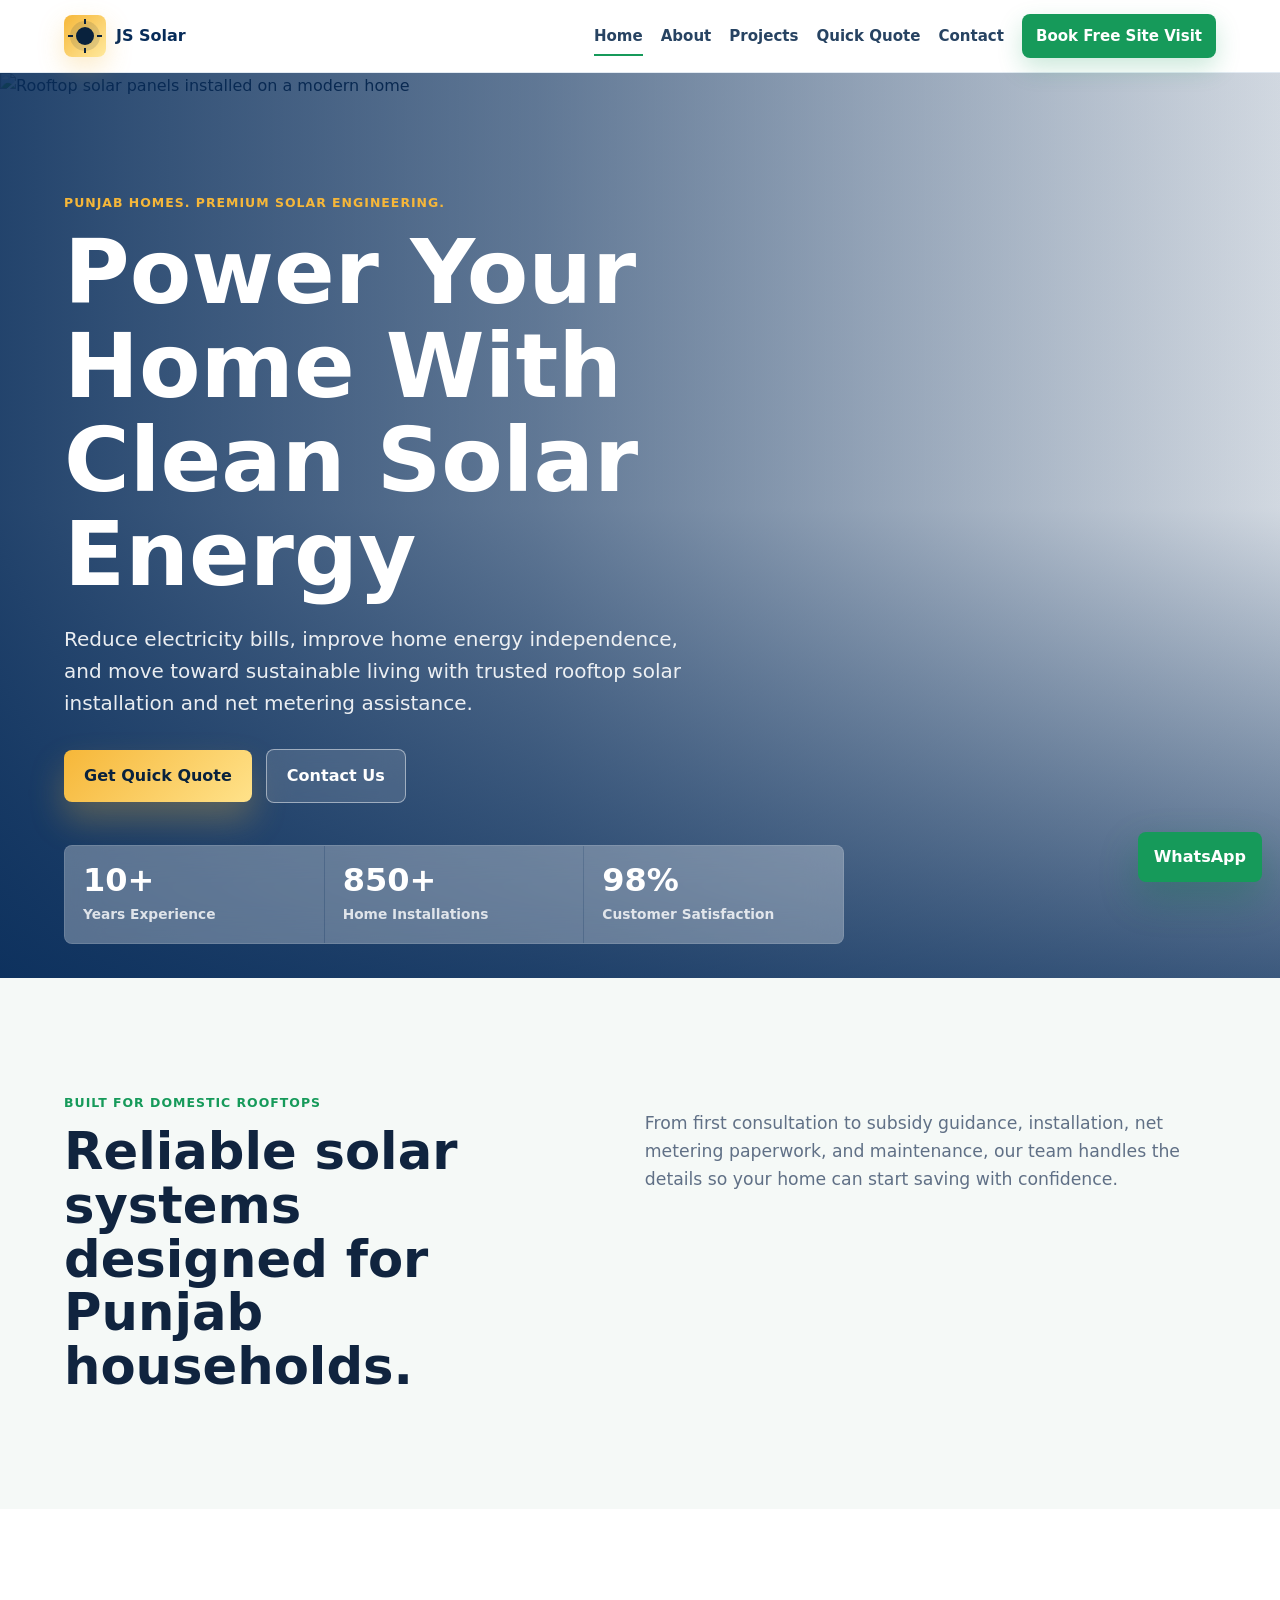
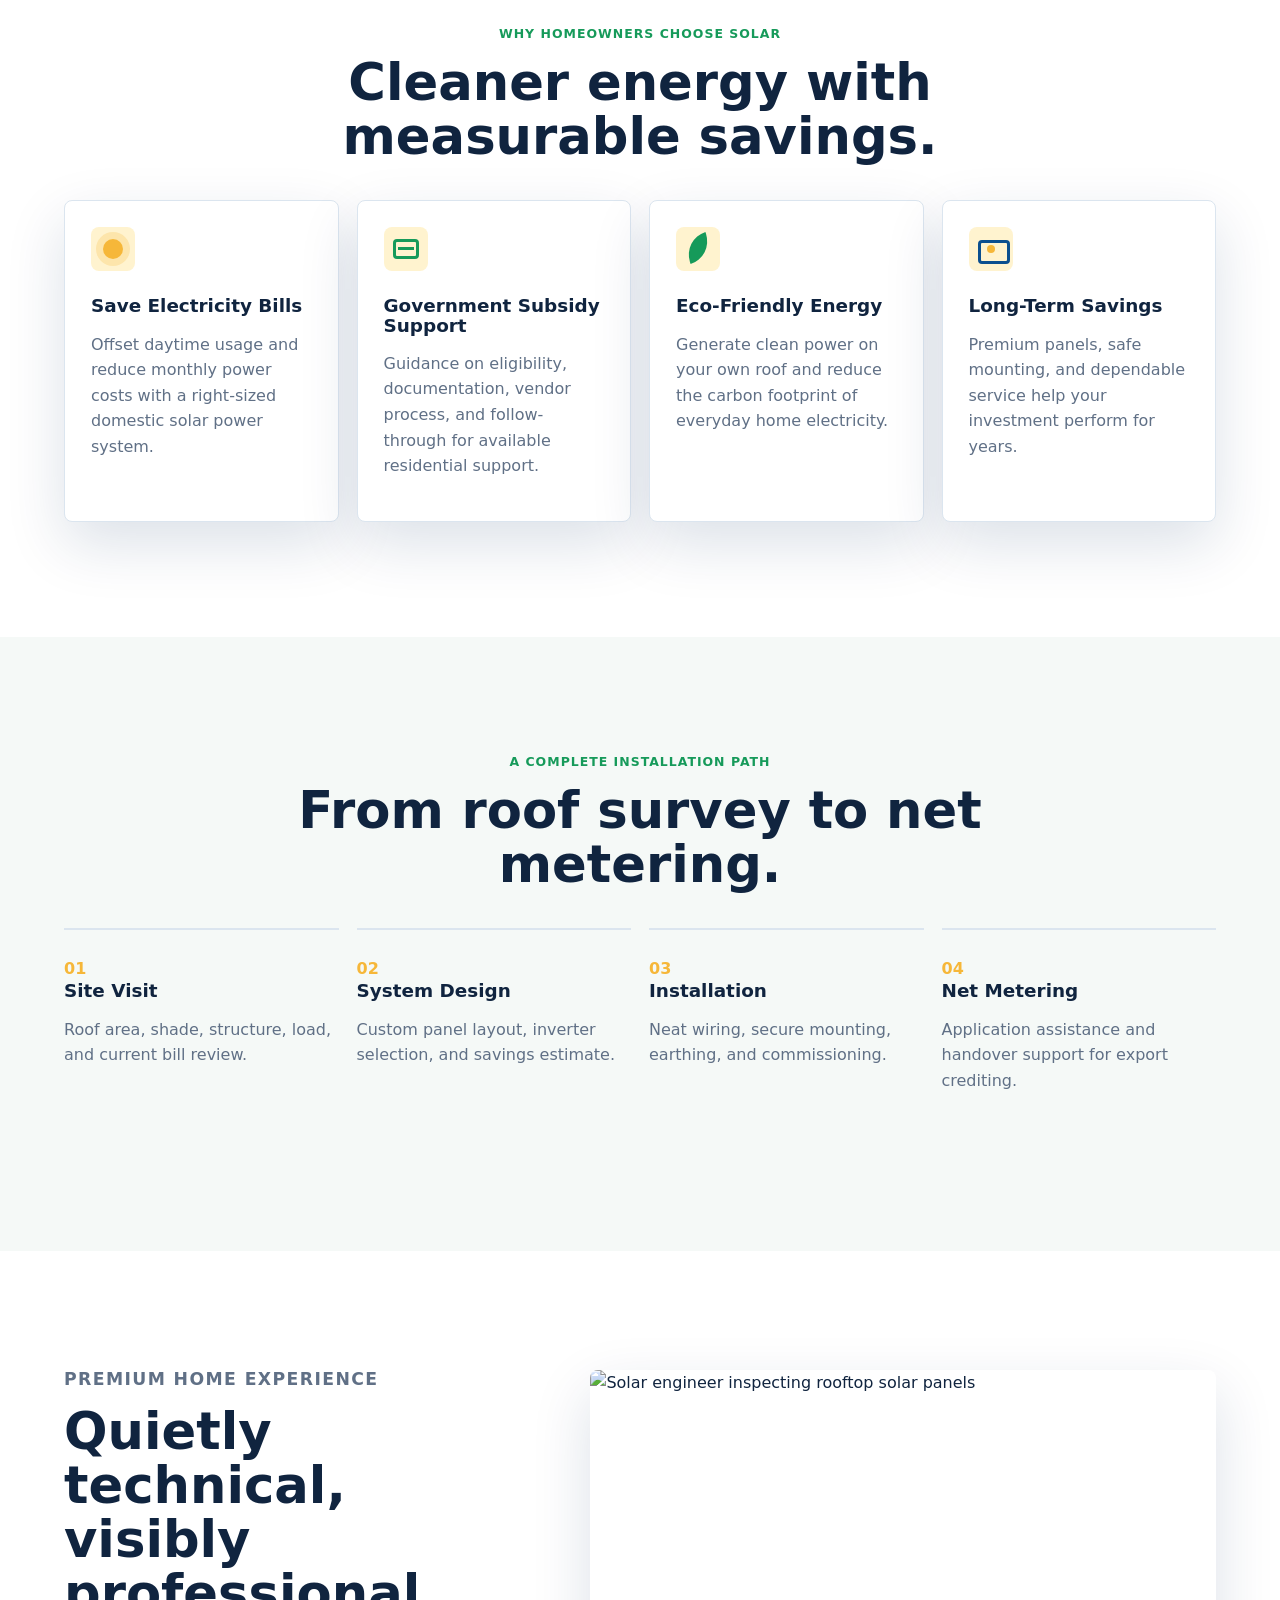
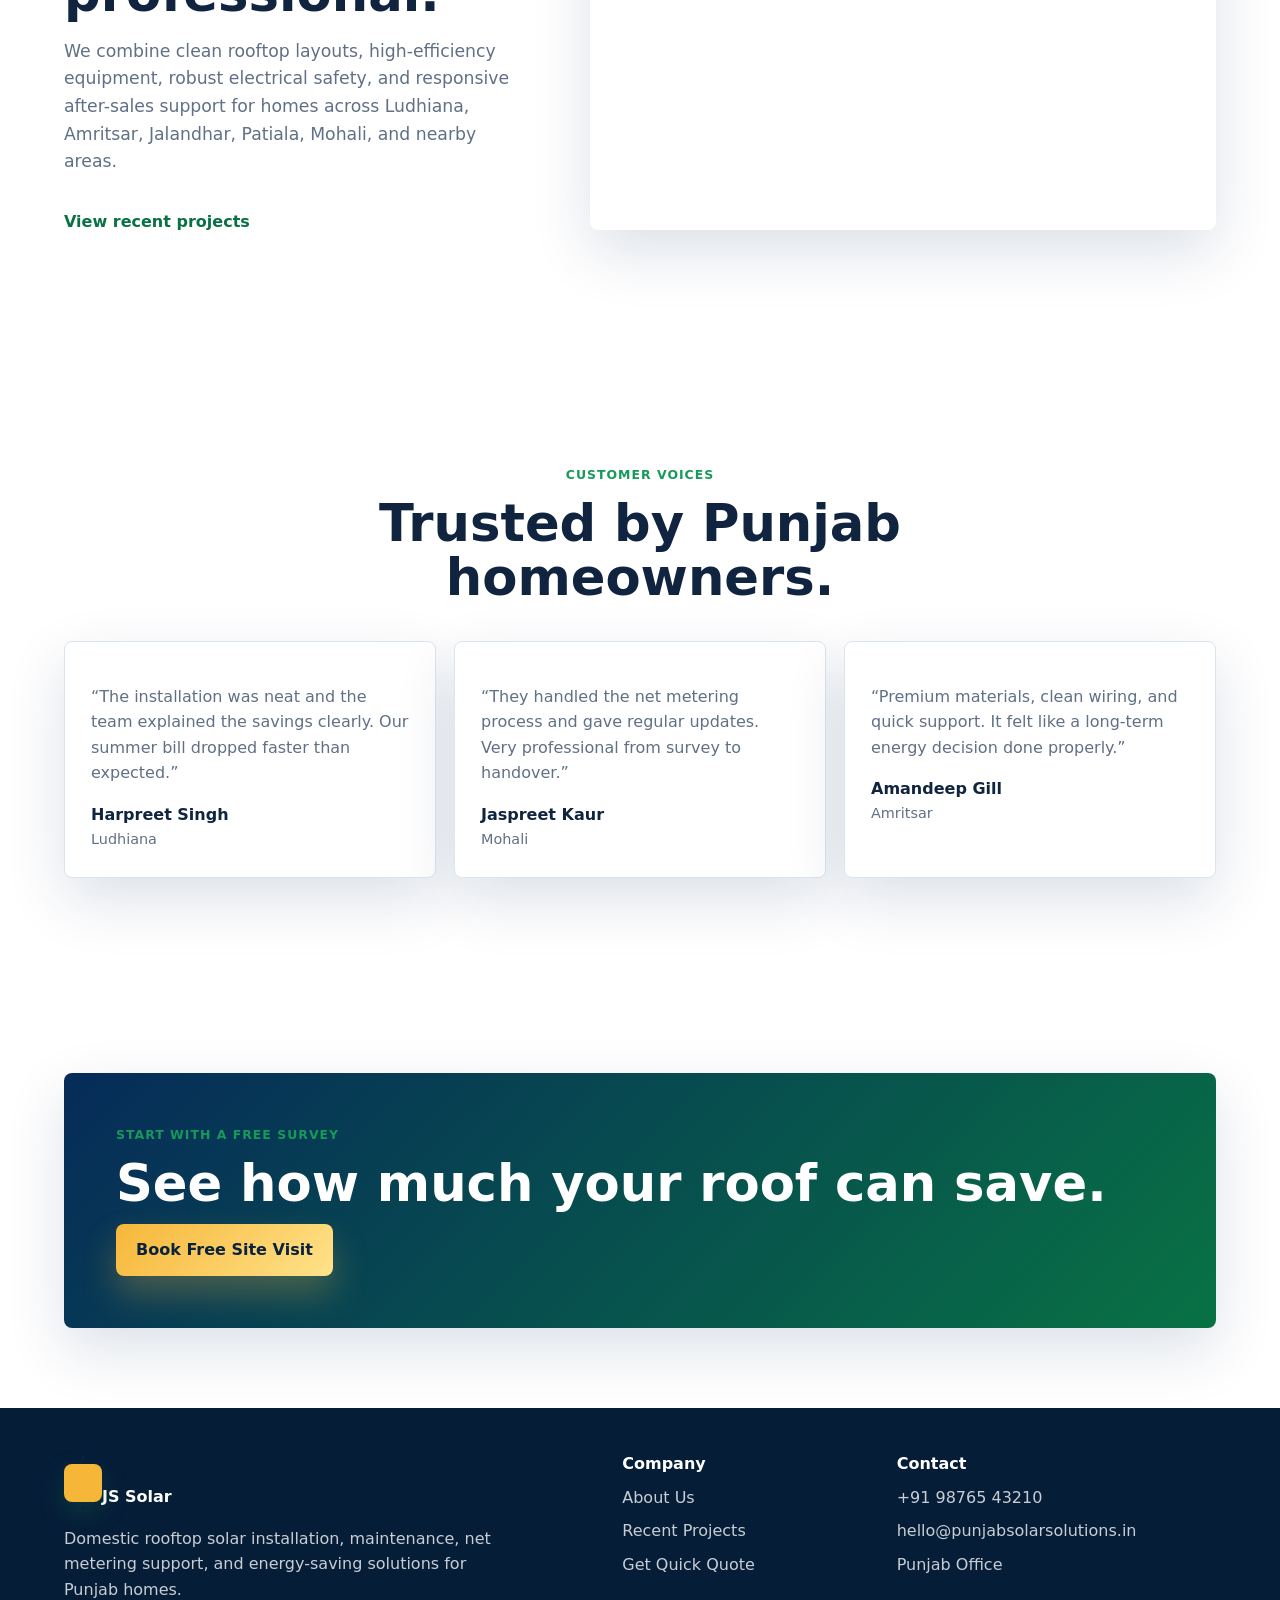
==== index.html @ f109cc07 "Add JS Solar website" ====
<!doctype html>
<html lang="en">
  <head>
    <meta charset="utf-8">
    <meta name="viewport" content="width=device-width, initial-scale=1">
    <title>JS Solar | Domestic Rooftop Solar in Punjab</title>
    <meta name="description" content="Premium domestic rooftop solar installations, net metering support, and home energy-saving solutions for Punjab households.">
    <link rel="preconnect" href="https://images.unsplash.com">
    <link rel="stylesheet" href="styles.css">
  </head>
  <body>
    <header class="site-header">
      <div class="brand">
        <button class="theme-logo" type="button" aria-label="Switch to dark mode" title="Toggle dark mode">
          <span class="logo-icon" aria-hidden="true"></span>
        </button>
        <a class="brand-name" href="index.html" aria-label="JS Solar home">JS Solar</a>
      </div>
      <button class="nav-toggle" aria-expanded="false" aria-controls="site-nav">
        <span></span><span></span><span></span>
      </button>
      <nav id="site-nav" class="site-nav">
        <a href="index.html" class="active">Home</a>
        <a href="about.html">About</a>
        <a href="projects.html">Projects</a>
        <a href="quote.html">Quick Quote</a>
        <a href="contact.html">Contact</a>
        <a class="nav-cta" href="quote.html">Book Free Site Visit</a>
      </nav>
    </header>

    <main>
      <section class="hero">
        <picture>
          <source media="(max-width: 720px)" srcset="https://images.unsplash.com/photo-1711214622639-42bb82a167e8?auto=format&fit=crop&w=900&q=78">
          <img src="https://images.unsplash.com/photo-1711214622639-42bb82a167e8?auto=format&fit=crop&w=2200&q=82" alt="Rooftop solar panels installed on a modern home">
        </picture>
        <div class="hero-overlay"></div>
        <div class="hero-content reveal">
          <p class="eyebrow">Punjab homes. Premium solar engineering.</p>
          <h1>Power Your Home With Clean Solar Energy</h1>
          <p class="hero-copy">Reduce electricity bills, improve home energy independence, and move toward sustainable living with trusted rooftop solar installation and net metering assistance.</p>
          <div class="hero-actions">
            <a class="btn btn-primary" href="quote.html">Get Quick Quote</a>
            <a class="btn btn-secondary" href="contact.html">Contact Us</a>
          </div>
        </div>
        <div class="hero-metrics reveal">
          <article><strong>10+</strong><span>Years Experience</span></article>
          <article><strong>850+</strong><span>Home Installations</span></article>
          <article><strong>98%</strong><span>Customer Satisfaction</span></article>
        </div>
      </section>

      <section class="section intro-band">
        <div class="section-grid two-col">
          <div class="reveal">
            <p class="eyebrow">Built for domestic rooftops</p>
            <h2>Reliable solar systems designed for Punjab households.</h2>
          </div>
          <p class="lead reveal">From first consultation to subsidy guidance, installation, net metering paperwork, and maintenance, our team handles the details so your home can start saving with confidence.</p>
        </div>
      </section>

      <section class="section benefits">
        <div class="section-heading reveal">
          <p class="eyebrow">Why homeowners choose solar</p>
          <h2>Cleaner energy with measurable savings.</h2>
        </div>
        <div class="benefit-grid">
          <article class="feature-card reveal">
            <span class="icon sun-icon"></span>
            <h3>Save Electricity Bills</h3>
            <p>Offset daytime usage and reduce monthly power costs with a right-sized domestic solar power system.</p>
          </article>
          <article class="feature-card reveal">
            <span class="icon subsidy-icon"></span>
            <h3>Government Subsidy Support</h3>
            <p>Guidance on eligibility, documentation, vendor process, and follow-through for available residential support.</p>
          </article>
          <article class="feature-card reveal">
            <span class="icon leaf-icon"></span>
            <h3>Eco-Friendly Energy</h3>
            <p>Generate clean power on your own roof and reduce the carbon footprint of everyday home electricity.</p>
          </article>
          <article class="feature-card reveal">
            <span class="icon savings-icon"></span>
            <h3>Long-Term Savings</h3>
            <p>Premium panels, safe mounting, and dependable service help your investment perform for years.</p>
          </article>
        </div>
      </section>

      <section class="section process-band">
        <div class="section-heading reveal">
          <p class="eyebrow">A complete installation path</p>
          <h2>From roof survey to net metering.</h2>
        </div>
        <div class="process">
          <article class="reveal"><span>01</span><h3>Site Visit</h3><p>Roof area, shade, structure, load, and current bill review.</p></article>
          <article class="reveal"><span>02</span><h3>System Design</h3><p>Custom panel layout, inverter selection, and savings estimate.</p></article>
          <article class="reveal"><span>03</span><h3>Installation</h3><p>Neat wiring, secure mounting, earthing, and commissioning.</p></article>
          <article class="reveal"><span>04</span><h3>Net Metering</h3><p>Application assistance and handover support for export crediting.</p></article>
        </div>
      </section>

      <section class="section split-showcase">
        <div class="showcase-copy reveal">
          <p class="eyebrow">Premium home experience</p>
          <h2>Quietly technical, visibly professional.</h2>
          <p>We combine clean rooftop layouts, high-efficiency equipment, robust electrical safety, and responsive after-sales support for homes across Ludhiana, Amritsar, Jalandhar, Patiala, Mohali, and nearby areas.</p>
          <a class="text-link" href="projects.html">View recent projects</a>
        </div>
        <img class="showcase-image reveal" src="https://images.unsplash.com/photo-1497440001374-f26997328c1b?auto=format&fit=crop&w=1400&q=80" alt="Solar engineer inspecting rooftop solar panels">
      </section>

      <section class="section testimonials">
        <div class="section-heading reveal">
          <p class="eyebrow">Customer voices</p>
          <h2>Trusted by Punjab homeowners.</h2>
        </div>
        <div class="testimonial-grid">
          <article class="testimonial reveal">
            <p>“The installation was neat and the team explained the savings clearly. Our summer bill dropped faster than expected.”</p>
            <strong>Harpreet Singh</strong><span>Ludhiana</span>
          </article>
          <article class="testimonial reveal">
            <p>“They handled the net metering process and gave regular updates. Very professional from survey to handover.”</p>
            <strong>Jaspreet Kaur</strong><span>Mohali</span>
          </article>
          <article class="testimonial reveal">
            <p>“Premium materials, clean wiring, and quick support. It felt like a long-term energy decision done properly.”</p>
            <strong>Amandeep Gill</strong><span>Amritsar</span>
          </article>
        </div>
      </section>

      <section class="cta-band reveal">
        <div>
          <p class="eyebrow">Start with a free survey</p>
          <h2>See how much your roof can save.</h2>
        </div>
        <a class="btn btn-primary" href="quote.html">Book Free Site Visit</a>
      </section>
    </main>

    <footer class="site-footer">
      <div>
        <a class="brand footer-brand" href="index.html"><span class="brand-mark brand-sun"></span><span>JS Solar</span></a>
        <p>Domestic rooftop solar installation, maintenance, net metering support, and energy-saving solutions for Punjab homes.</p>
      </div>
      <div>
        <h3>Company</h3>
        <a href="about.html">About Us</a>
        <a href="projects.html">Recent Projects</a>
        <a href="quote.html">Get Quick Quote</a>
      </div>
      <div>
        <h3>Contact</h3>
        <a href="tel:+919876543210">+91 98765 43210</a>
        <a href="mailto:hello@punjabsolarsolutions.in">hello@punjabsolarsolutions.in</a>
        <a href="contact.html">Punjab Office</a>
      </div>
    </footer>

    <a class="float-whatsapp" href="https://wa.me/919876543210?text=I%20want%20a%20free%20solar%20site%20visit" aria-label="Chat on WhatsApp">WhatsApp</a>
    <script src="script.js"></script>
  </body>
</html>
---- styles.css ----
:root {
  --blue: #062b59;
  --blue-2: #0b4f8f;
  --green: #169a5a;
  --green-dark: #087244;
  --gold: #f6b739;
  --gold-soft: #fff3cf;
  --ink: #10243f;
  --muted: #607086;
  --line: #dbe5ef;
  --surface: #ffffff;
  --card: #ffffff;
  --control: #ffffff;
  --input: #fbfdff;
  --wash: #f5f9f7;
  --header-bg: rgba(255, 255, 255, 0.88);
  --header-border: rgba(219, 229, 239, 0.8);
  --nav-text: #274362;
  --footer-bg: #061d38;
  --shadow: 0 22px 60px rgba(6, 43, 89, 0.14);
}

html[data-theme="dark"] {
  color-scheme: dark;
  --blue: #8cc8ff;
  --blue-2: #55a9f5;
  --green: #34d081;
  --green-dark: #19a965;
  --gold: #ffd166;
  --gold-soft: rgba(255, 209, 102, 0.16);
  --ink: #eef6ff;
  --muted: #a8b7c9;
  --line: #243b55;
  --surface: #07111f;
  --card: #0f2136;
  --control: #11263d;
  --input: #0b1a2c;
  --wash: #0b192a;
  --header-bg: rgba(7, 17, 31, 0.9);
  --header-border: rgba(80, 118, 157, 0.32);
  --nav-text: #dbeafe;
  --footer-bg: #030a13;
  --shadow: 0 22px 60px rgba(0, 0, 0, 0.38);
}

* { box-sizing: border-box; }
html { scroll-behavior: smooth; }
body {
  margin: 0;
  font-family: Inter, ui-sans-serif, system-ui, -apple-system, BlinkMacSystemFont, "Segoe UI", sans-serif;
  color: var(--ink);
  background: var(--surface);
  line-height: 1.6;
  transition: background 0.28s ease, color 0.28s ease;
}
img { max-width: 100%; display: block; }
a { color: inherit; text-decoration: none; }
button, input, select, textarea { font: inherit; }

.site-header {
  position: sticky;
  top: 0;
  z-index: 30;
  display: flex;
  align-items: center;
  justify-content: space-between;
  gap: 22px;
  padding: 14px clamp(18px, 5vw, 70px);
  background: var(--header-bg);
  border-bottom: 1px solid var(--header-border);
  backdrop-filter: blur(18px);
}
.brand {
  display: inline-flex;
  align-items: center;
  gap: 10px;
  font-weight: 800;
  color: var(--blue);
  letter-spacing: 0;
}
.brand-name { color: var(--blue); }
.theme-logo {
  position: relative;
  display: inline-grid;
  place-items: center;
  width: 42px;
  height: 42px;
  border: 0;
  border-radius: 8px;
  color: #09223d;
  background: linear-gradient(135deg, var(--gold), #ffe99d);
  box-shadow: 0 10px 26px rgba(246, 183, 57, 0.28);
  cursor: pointer;
  overflow: hidden;
  transition: transform 0.24s ease, background 0.24s ease, box-shadow 0.24s ease;
}
.theme-logo:hover { transform: translateY(-2px) rotate(6deg); }
.logo-icon,
.brand-sun {
  position: relative;
  display: inline-block;
  width: 18px;
  height: 18px;
  border-radius: 50%;
  background: currentColor;
  box-shadow: 0 0 0 6px rgba(9, 34, 61, 0.12);
}
.logo-icon::before,
.brand-sun::before {
  content: "";
  position: absolute;
  inset: -8px;
  background:
    linear-gradient(currentColor, currentColor) center top / 2px 5px no-repeat,
    linear-gradient(currentColor, currentColor) center bottom / 2px 5px no-repeat,
    linear-gradient(90deg, currentColor, currentColor) left center / 5px 2px no-repeat,
    linear-gradient(90deg, currentColor, currentColor) right center / 5px 2px no-repeat;
}
html[data-theme="dark"] .theme-logo {
  color: #eaf4ff;
  background: linear-gradient(135deg, #12355b, #07111f);
  box-shadow: 0 10px 26px rgba(140, 200, 255, 0.18);
}
html[data-theme="dark"] .logo-icon {
  background: transparent;
  box-shadow: inset -6px -3px 0 1px currentColor;
}
html[data-theme="dark"] .logo-icon::before { display: none; }
.brand-mark {
  display: inline-grid;
  place-items: center;
  width: 38px;
  height: 38px;
  border-radius: 8px;
  color: white;
  background: linear-gradient(135deg, var(--blue), var(--green));
  box-shadow: 0 10px 26px rgba(22, 154, 90, 0.22);
}
.brand-mark.brand-sun {
  color: #09223d;
  background: var(--gold);
}
.site-nav {
  display: flex;
  align-items: center;
  gap: 18px;
  font-size: 0.94rem;
  color: var(--nav-text);
}
.site-nav a { position: relative; font-weight: 700; }
.site-nav a:not(.nav-cta)::after {
  content: "";
  position: absolute;
  left: 0;
  right: 0;
  bottom: -8px;
  height: 2px;
  background: var(--green);
  transform: scaleX(0);
  transition: transform 0.24s ease;
}
.site-nav a:hover::after, .site-nav a.active::after { transform: scaleX(1); }
.nav-cta {
  padding: 10px 14px;
  border-radius: 8px;
  color: white;
  background: var(--green);
  box-shadow: 0 10px 24px rgba(22, 154, 90, 0.22);
}
.nav-cta:hover { background: var(--green-dark); }
.nav-toggle {
  display: none;
  width: 42px;
  height: 42px;
  border: 1px solid var(--line);
  border-radius: 8px;
  background: var(--control);
}
.nav-toggle span {
  display: block;
  width: 20px;
  height: 2px;
  margin: 5px auto;
  background: var(--blue);
}

.hero {
  position: relative;
  min-height: 88vh;
  display: grid;
  align-items: end;
  overflow: hidden;
  padding: 120px clamp(18px, 5vw, 70px) 34px;
}
.hero picture, .hero > picture img {
  position: absolute;
  inset: 0;
  width: 100%;
  height: 100%;
  object-fit: cover;
}
.hero-overlay {
  position: absolute;
  inset: 0;
  background:
    linear-gradient(90deg, rgba(6, 43, 89, 0.88) 0%, rgba(6, 43, 89, 0.62) 42%, rgba(6, 43, 89, 0.14) 100%),
    linear-gradient(0deg, rgba(6, 43, 89, 0.75), rgba(6, 43, 89, 0.05) 52%);
}
.hero-content {
  position: relative;
  max-width: 760px;
  color: white;
  padding-bottom: 42px;
}
.eyebrow {
  margin: 0 0 12px;
  color: var(--green);
  font-weight: 800;
  text-transform: uppercase;
  font-size: 0.78rem;
  letter-spacing: 0.08em;
}
.hero .eyebrow, .page-hero .eyebrow, .quote-copy .eyebrow, .contact-panel .eyebrow { color: var(--gold); }
h1, h2, h3, p { overflow-wrap: anywhere; }
h1, h2, h3 { margin: 0; line-height: 1.05; letter-spacing: 0; }
h1 { font-size: clamp(2.8rem, 7vw, 6.4rem); max-width: 850px; }
h2 { font-size: clamp(2rem, 4vw, 3.65rem); }
h3 { font-size: 1.15rem; }
.hero-copy {
  max-width: 640px;
  margin: 22px 0 0;
  color: rgba(255, 255, 255, 0.9);
  font-size: clamp(1rem, 2vw, 1.25rem);
}
.hero-actions, .cta-band { display: flex; align-items: center; gap: 14px; flex-wrap: wrap; }
.hero-actions { margin-top: 30px; }
.btn {
  display: inline-flex;
  align-items: center;
  justify-content: center;
  min-height: 48px;
  padding: 13px 20px;
  border: 0;
  border-radius: 8px;
  font-weight: 800;
  cursor: pointer;
  transition: transform 0.22s ease, box-shadow 0.22s ease, background 0.22s ease;
}
.btn:hover { transform: translateY(-2px); }
.btn-primary {
  color: #09223d;
  background: linear-gradient(135deg, var(--gold), #ffe28a);
  box-shadow: 0 18px 34px rgba(246, 183, 57, 0.28);
}
.btn-secondary {
  color: white;
  border: 1px solid rgba(255, 255, 255, 0.48);
  background: rgba(255, 255, 255, 0.13);
  backdrop-filter: blur(12px);
}
.full { width: 100%; }
.hero-metrics {
  position: relative;
  display: grid;
  grid-template-columns: repeat(3, minmax(0, 1fr));
  gap: 1px;
  width: min(780px, 100%);
  background: rgba(255, 255, 255, 0.2);
  border: 1px solid rgba(255, 255, 255, 0.22);
  border-radius: 8px;
  overflow: hidden;
  backdrop-filter: blur(18px);
}
.hero-metrics article {
  padding: 18px;
  color: white;
  background: rgba(255, 255, 255, 0.12);
}
.hero-metrics strong { display: block; font-size: 2rem; line-height: 1; }
.hero-metrics span { display: block; margin-top: 7px; color: rgba(255,255,255,0.8); font-weight: 700; font-size: 0.86rem; }

.section { padding: clamp(64px, 9vw, 118px) clamp(18px, 5vw, 70px); }
.section-grid { display: grid; gap: clamp(28px, 5vw, 72px); max-width: 1180px; margin: 0 auto; }
.two-col { grid-template-columns: minmax(0, 0.95fr) minmax(0, 1.05fr); align-items: start; }
.lead, .copy-block p, .showcase-copy p, .page-title p, .quote-copy p, .contact-panel p {
  color: var(--muted);
  font-size: 1.08rem;
}
.intro-band, .process-band, .service-area { background: var(--wash); }
.section-heading { max-width: 820px; margin: 0 auto 36px; text-align: center; }
.benefit-grid, .testimonial-grid {
  display: grid;
  grid-template-columns: repeat(4, minmax(0, 1fr));
  gap: 18px;
  max-width: 1180px;
  margin: 0 auto;
}
.feature-card, .testimonial, .mission-card, .contact-form, .quote-form {
  border: 1px solid var(--line);
  border-radius: 8px;
  background: var(--card);
  box-shadow: var(--shadow);
}
.feature-card {
  padding: 26px;
  transition: transform 0.24s ease, box-shadow 0.24s ease;
}
.feature-card:hover, .project-card:hover { transform: translateY(-5px); box-shadow: var(--shadow); }
.feature-card p, .testimonial p { color: var(--muted); }
.icon {
  display: inline-block;
  width: 44px;
  height: 44px;
  margin-bottom: 18px;
  border-radius: 8px;
  background: var(--gold-soft);
  position: relative;
}
.icon::before, .icon::after { content: ""; position: absolute; }
.sun-icon::before { inset: 12px; border-radius: 50%; background: var(--gold); box-shadow: 0 0 0 7px rgba(246,183,57,0.24); }
.subsidy-icon::before { inset: 12px 9px; border: 3px solid var(--green); border-radius: 4px; }
.subsidy-icon::after { width: 16px; height: 3px; background: var(--green); left: 14px; top: 20px; }
.leaf-icon::before { width: 24px; height: 26px; left: 10px; top: 8px; background: var(--green); border-radius: 26px 0 26px 0; transform: rotate(-18deg); }
.savings-icon::before { width: 26px; height: 18px; left: 9px; top: 13px; border: 3px solid var(--blue-2); border-radius: 4px; }
.savings-icon::after { width: 8px; height: 8px; left: 18px; top: 18px; border-radius: 50%; background: var(--gold); }
.process {
  display: grid;
  grid-template-columns: repeat(4, minmax(0, 1fr));
  gap: 18px;
  max-width: 1180px;
  margin: 0 auto;
}
.process article { padding: 26px 0; border-top: 2px solid var(--line); }
.process span { color: var(--gold); font-weight: 900; }
.process p { color: var(--muted); }
.split-showcase {
  display: grid;
  grid-template-columns: minmax(0, 0.85fr) minmax(0, 1.15fr);
  align-items: center;
  gap: clamp(28px, 5vw, 72px);
  max-width: 1280px;
  margin: 0 auto;
}
.split-showcase.reverse { grid-template-columns: minmax(0, 1.05fr) minmax(0, 0.95fr); }
.showcase-image {
  width: 100%;
  min-height: 460px;
  object-fit: cover;
  border-radius: 8px;
  box-shadow: var(--shadow);
}
.text-link { display: inline-flex; margin-top: 16px; color: var(--green-dark); font-weight: 900; }
.testimonial-grid { grid-template-columns: repeat(3, minmax(0, 1fr)); }
.testimonial { padding: 26px; }
.testimonial strong, .testimonial span { display: block; }
.testimonial span { color: var(--muted); font-size: 0.9rem; }
.cta-band {
  margin: clamp(34px, 7vw, 80px) clamp(18px, 5vw, 70px);
  padding: clamp(28px, 5vw, 52px);
  justify-content: space-between;
  border-radius: 8px;
  color: white;
  background: linear-gradient(135deg, var(--blue), var(--green-dark));
  box-shadow: var(--shadow);
}
.cta-band h2 { font-size: clamp(1.8rem, 4vw, 3.2rem); }

.page-hero {
  position: relative;
  min-height: 62vh;
  display: flex;
  align-items: end;
  padding: 130px clamp(18px, 5vw, 70px) 70px;
  overflow: hidden;
}
.page-hero img {
  position: absolute;
  inset: 0;
  width: 100%;
  height: 100%;
  object-fit: cover;
}
.page-hero::after {
  content: "";
  position: absolute;
  inset: 0;
  background: linear-gradient(90deg, rgba(6,43,89,0.86), rgba(6,43,89,0.32));
}
.page-hero-content {
  position: relative;
  z-index: 1;
  max-width: 880px;
  color: white;
}
.page-hero-content p { max-width: 660px; color: rgba(255,255,255,0.84); }
.mission {
  display: grid;
  grid-template-columns: repeat(2, minmax(0, 1fr));
  gap: 20px;
  max-width: 1180px;
  margin: 0 auto;
}
.mission-card { padding: 34px; }
.mission-card p { color: var(--muted); font-size: 1.08rem; }
.check-list { padding: 0; margin: 22px 0 0; list-style: none; }
.check-list li {
  padding: 12px 0 12px 34px;
  border-bottom: 1px solid var(--line);
  color: var(--muted);
  position: relative;
}
.check-list li::before {
  content: "";
  position: absolute;
  left: 0;
  top: 18px;
  width: 18px;
  height: 18px;
  border-radius: 50%;
  background: var(--green);
}
.check-list li::after {
  content: "";
  position: absolute;
  left: 6px;
  top: 22px;
  width: 5px;
  height: 9px;
  border: solid white;
  border-width: 0 2px 2px 0;
  transform: rotate(45deg);
}
.city-grid {
  display: grid;
  grid-template-columns: repeat(4, minmax(0, 1fr));
  gap: 12px;
  max-width: 900px;
  margin: 0 auto;
}
.city-grid span {
  padding: 16px;
  text-align: center;
  border: 1px solid var(--line);
  border-radius: 8px;
  background: var(--card);
  font-weight: 800;
  color: var(--blue);
}

.page-title {
  max-width: 980px;
  padding: 120px clamp(18px, 5vw, 70px) 22px;
}
.page-title h1 { color: var(--blue); font-size: clamp(2.5rem, 6vw, 5rem); }
.project-grid {
  display: grid;
  grid-template-columns: repeat(3, minmax(0, 1fr));
  gap: 22px;
}
.project-card {
  overflow: hidden;
  border: 1px solid var(--line);
  border-radius: 8px;
  background: var(--card);
  box-shadow: var(--shadow);
  transition: transform 0.24s ease, box-shadow 0.24s ease;
}
.project-card > div:last-child { padding: 22px; }
.project-card span { color: var(--green-dark); font-weight: 900; }
.project-card h2 { margin-top: 6px; font-size: 1.35rem; }
.project-card p { color: var(--muted); margin-bottom: 0; }
.before-after {
  display: grid;
  grid-template-columns: 1fr 1fr;
  gap: 2px;
  background: var(--line);
}
.before-after img { height: 230px; width: 100%; object-fit: cover; }

.quote-hero, .contact-layout {
  display: grid;
  grid-template-columns: minmax(0, 0.85fr) minmax(0, 1.15fr);
  gap: clamp(26px, 5vw, 70px);
  min-height: calc(100vh - 70px);
  padding: clamp(96px, 12vw, 140px) clamp(18px, 5vw, 70px) clamp(60px, 7vw, 90px);
  align-items: center;
  background:
    linear-gradient(135deg, rgba(6,43,89,0.92), rgba(8,114,68,0.82)),
    url("https://images.unsplash.com/photo-1508514177221-188b1cf16e9d?auto=format&fit=crop&w=1900&q=80") center/cover;
}
.quote-copy, .contact-panel { color: white; }
.quote-copy h1, .contact-panel h1 { font-size: clamp(2.4rem, 5vw, 5rem); }
.quote-copy p, .contact-panel p { color: rgba(255,255,255,0.84); }
.mini-proof {
  display: flex;
  gap: 10px;
  flex-wrap: wrap;
  margin-top: 24px;
}
.mini-proof span {
  padding: 9px 12px;
  border: 1px solid rgba(255,255,255,0.24);
  border-radius: 8px;
  background: rgba(255,255,255,0.12);
  font-weight: 800;
  font-size: 0.9rem;
}
.quote-form, .contact-form { padding: clamp(20px, 4vw, 34px); }
.form-row { display: grid; grid-template-columns: 1fr 1fr; gap: 16px; }
label {
  display: grid;
  gap: 8px;
  margin-bottom: 16px;
  color: var(--ink);
  font-weight: 800;
}
input, select, textarea {
  width: 100%;
  border: 1px solid var(--line);
  border-radius: 8px;
  padding: 13px 14px;
  color: var(--ink);
  background: var(--input);
  outline: none;
  transition: border 0.2s ease, box-shadow 0.2s ease;
}
input:focus, select:focus, textarea:focus {
  border-color: var(--green);
  box-shadow: 0 0 0 4px rgba(22,154,90,0.12);
}
.estimate-box {
  margin: 6px 0 18px;
  padding: 18px;
  border: 1px solid rgba(22,154,90,0.24);
  border-radius: 8px;
  background: var(--wash);
}
.estimate-box span { color: var(--green-dark); font-weight: 900; font-size: 0.82rem; text-transform: uppercase; }
.estimate-box strong { display: block; margin: 5px 0; font-size: 2.25rem; color: var(--blue); }
.estimate-box p, .form-note { color: var(--muted); margin: 0; }
.form-note { margin-top: 12px; font-size: 0.88rem; }
.benefit-strip {
  display: grid;
  grid-template-columns: repeat(4, minmax(0, 1fr));
  gap: 12px;
}
.benefit-strip article {
  padding: 22px;
  border-radius: 8px;
  background: var(--wash);
  border: 1px solid var(--line);
}
.benefit-strip strong { display: block; color: var(--gold); font-size: 1.7rem; }
.benefit-strip span { font-weight: 900; color: var(--blue); }

.contact-layout {
  align-items: stretch;
  background:
    linear-gradient(135deg, rgba(6,43,89,0.94), rgba(11,79,143,0.72)),
    url("https://images.unsplash.com/photo-1466611653911-95081537e5b7?auto=format&fit=crop&w=1900&q=80") center/cover;
}
.contact-panel {
  padding: clamp(20px, 4vw, 34px) 0;
}
.contact-methods {
  display: grid;
  gap: 12px;
  margin-top: 26px;
}
.contact-methods a, .contact-methods div {
  display: grid;
  gap: 2px;
  padding: 16px;
  border-radius: 8px;
  background: rgba(255,255,255,0.12);
  border: 1px solid rgba(255,255,255,0.2);
}
.contact-methods span { color: rgba(255,255,255,0.82); }
.social-links { display: flex; flex-wrap: wrap; gap: 10px; margin-top: 18px; }
.social-links a {
  padding: 9px 12px;
  border-radius: 8px;
  color: var(--blue);
  background: var(--gold);
  font-weight: 900;
}
.map-section { padding: 0 clamp(18px, 5vw, 70px) clamp(64px, 9vw, 118px); }
.map-section iframe {
  width: 100%;
  min-height: 430px;
  border: 0;
  border-radius: 8px;
  box-shadow: var(--shadow);
}

.site-footer {
  display: grid;
  grid-template-columns: 1.5fr 0.7fr 0.9fr;
  gap: 26px;
  padding: 48px clamp(18px, 5vw, 70px);
  color: rgba(255,255,255,0.78);
  background: var(--footer-bg);
}
.footer-brand { color: white; }
.site-footer h3 { color: white; font-size: 1rem; margin-bottom: 12px; }
.site-footer a { display: block; margin: 8px 0; }
.site-footer p { max-width: 430px; margin-bottom: 0; }
.float-whatsapp {
  position: fixed;
  right: 18px;
  bottom: 18px;
  z-index: 35;
  display: inline-flex;
  min-height: 48px;
  align-items: center;
  justify-content: center;
  padding: 12px 16px;
  border-radius: 8px;
  color: white;
  background: var(--green);
  font-weight: 900;
  box-shadow: 0 16px 38px rgba(8, 114, 68, 0.32);
}

.reveal {
  opacity: 0;
  transform: translateY(24px);
  transition: opacity 0.7s ease, transform 0.7s ease;
}
.reveal.visible {
  opacity: 1;
  transform: translateY(0);
}

@media (max-width: 980px) {
  .nav-toggle { display: block; }
  .site-nav {
    position: fixed;
    left: 18px;
    right: 18px;
    top: 70px;
    display: none;
    flex-direction: column;
    align-items: stretch;
    padding: 18px;
    border: 1px solid var(--line);
    border-radius: 8px;
    background: var(--card);
    box-shadow: var(--shadow);
  }
  .site-nav.open { display: flex; }
  .site-nav a { padding: 8px; }
  .hero { min-height: 82vh; }
  .two-col, .split-showcase, .split-showcase.reverse, .quote-hero, .contact-layout { grid-template-columns: 1fr; }
  .benefit-grid, .process, .project-grid { grid-template-columns: repeat(2, minmax(0, 1fr)); }
  .testimonial-grid, .site-footer { grid-template-columns: 1fr; }
  .showcase-image { min-height: 340px; }
  .quote-hero, .contact-layout { min-height: auto; }
}

@media (max-width: 640px) {
  .site-header { padding: 12px 16px; }
  .brand { font-size: 0.95rem; }
  .brand-mark, .theme-logo { width: 34px; height: 34px; }
  .hero { padding: 100px 16px 28px; min-height: 90vh; }
  .hero-metrics, .benefit-grid, .process, .project-grid, .mission, .city-grid, .form-row, .benefit-strip { grid-template-columns: 1fr; }
  .hero-metrics article { padding: 15px; }
  .section, .page-title, .quote-hero, .contact-layout { padding-left: 16px; padding-right: 16px; }
  .page-title { padding-top: 96px; }
  .page-hero { padding: 110px 16px 54px; }
  .cta-band { margin-left: 16px; margin-right: 16px; }
  .before-after img { height: 180px; }
  .map-section { padding-left: 16px; padding-right: 16px; }
  .float-whatsapp { left: 16px; right: 16px; }
}
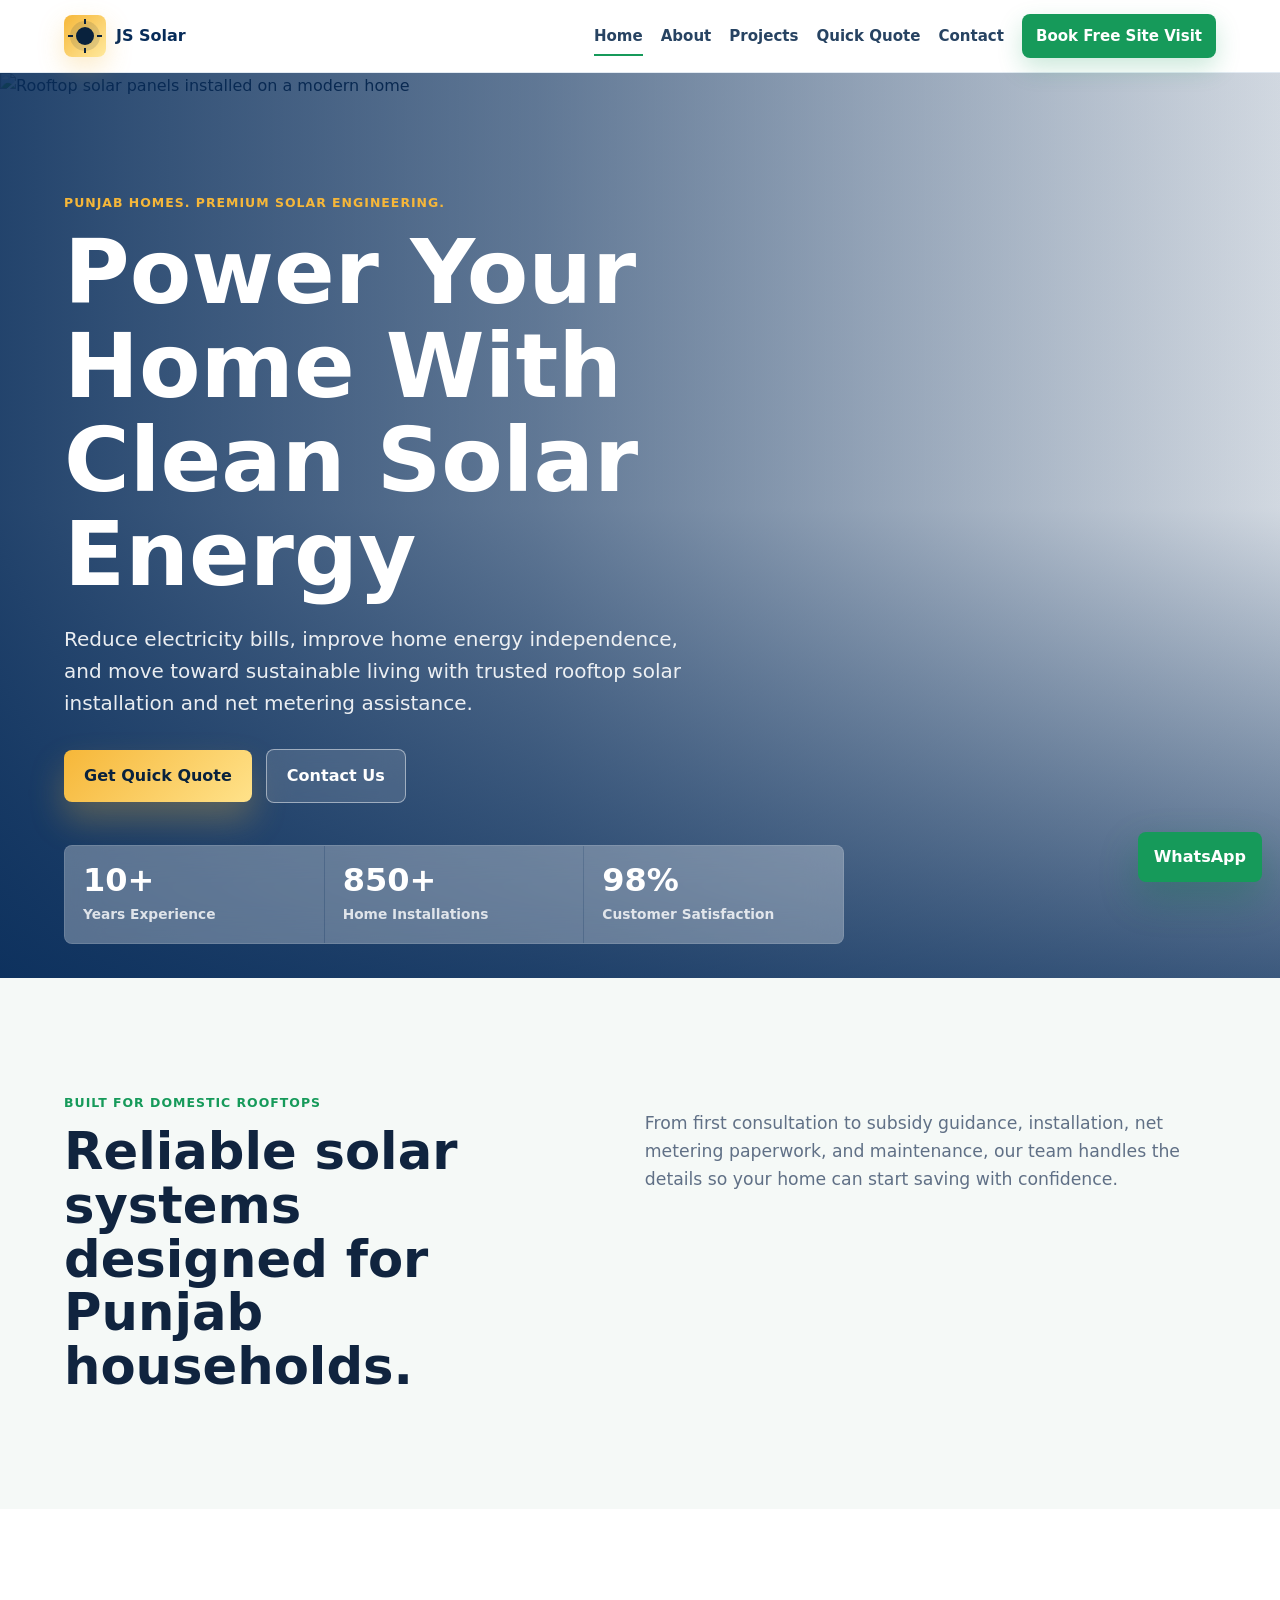
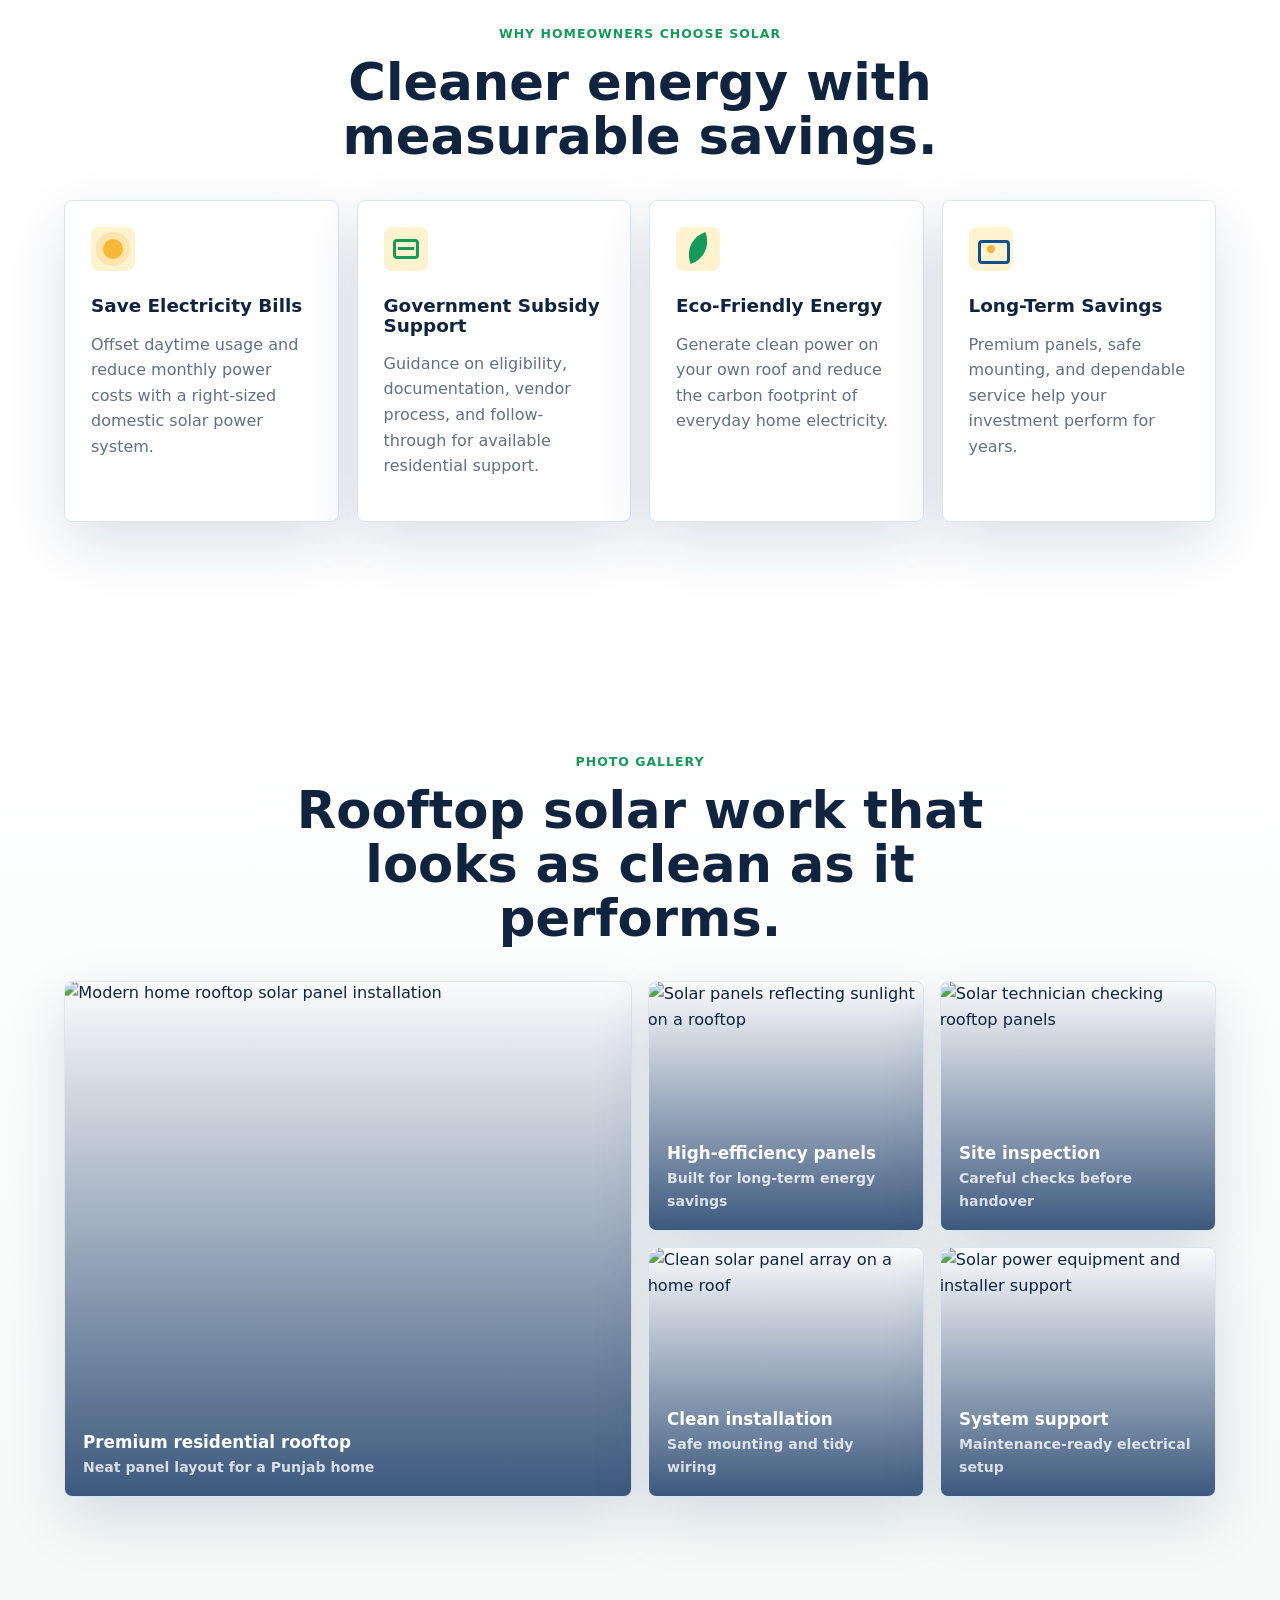
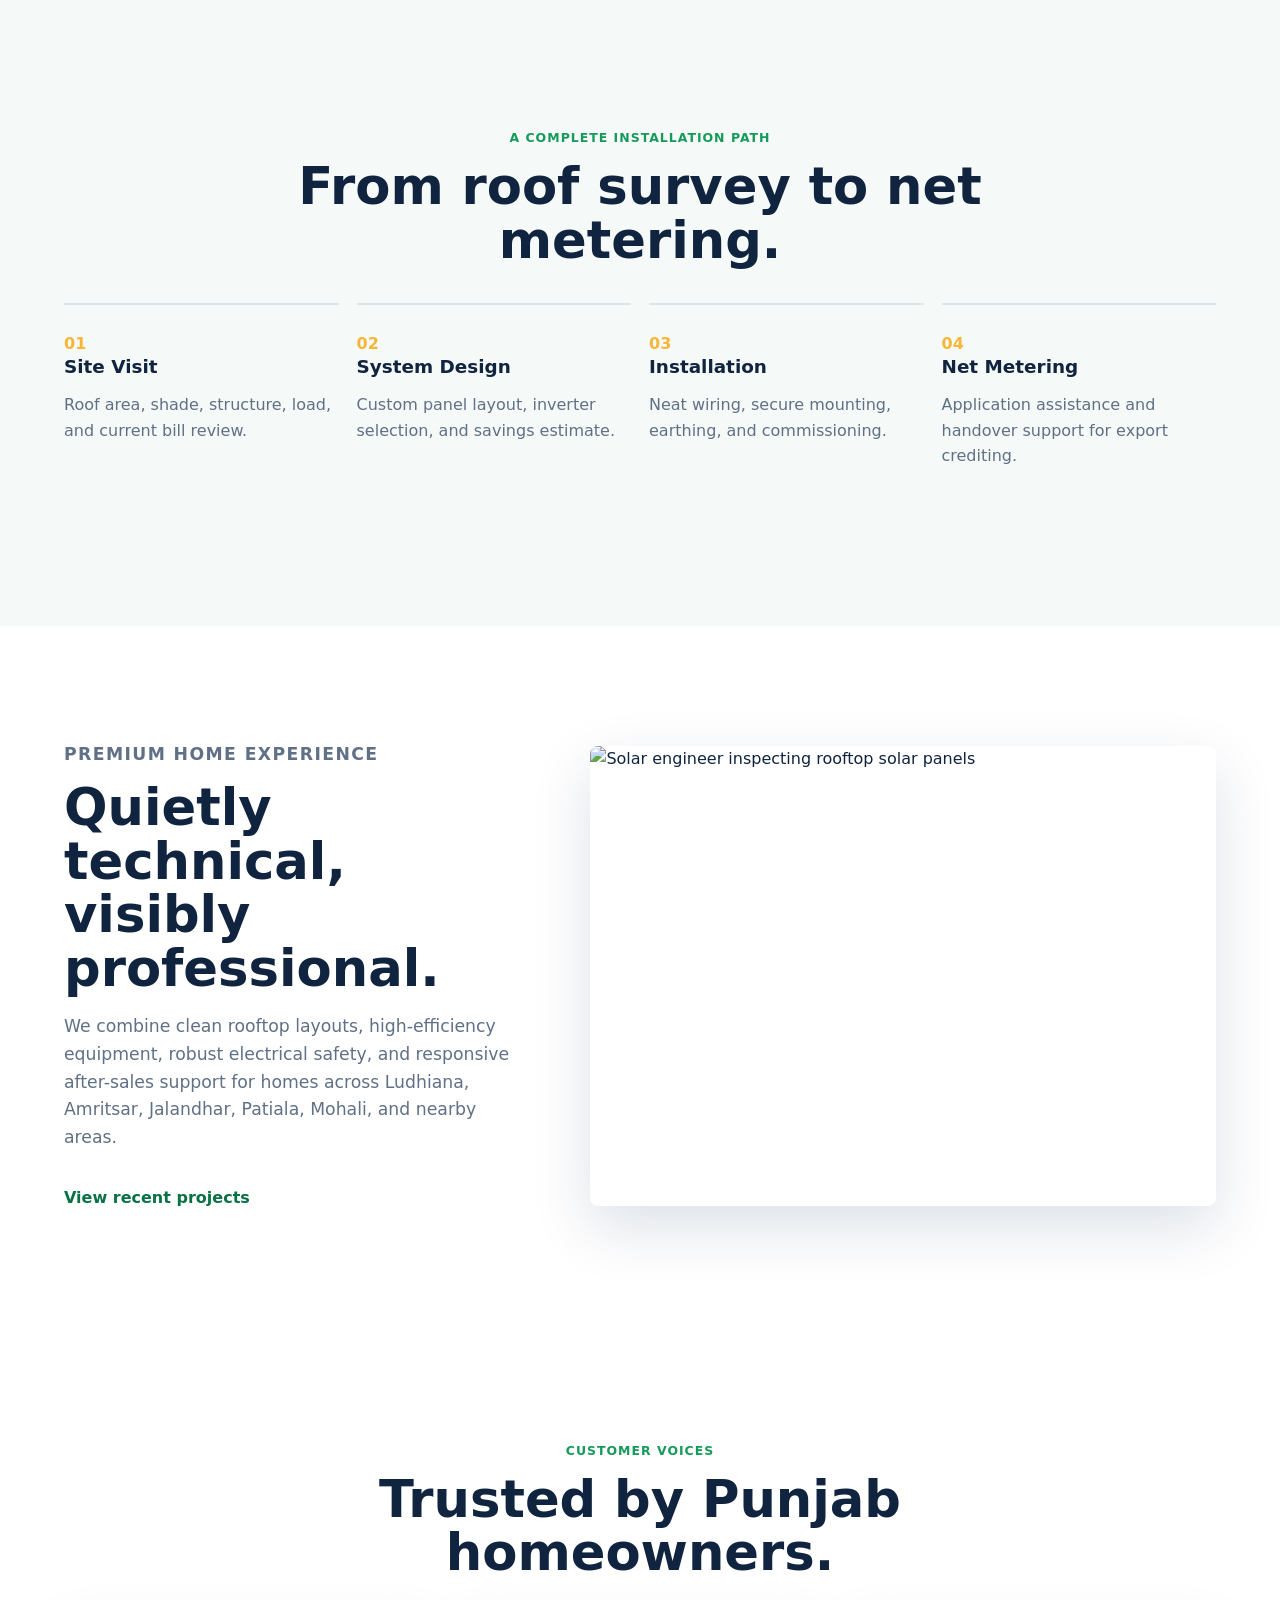
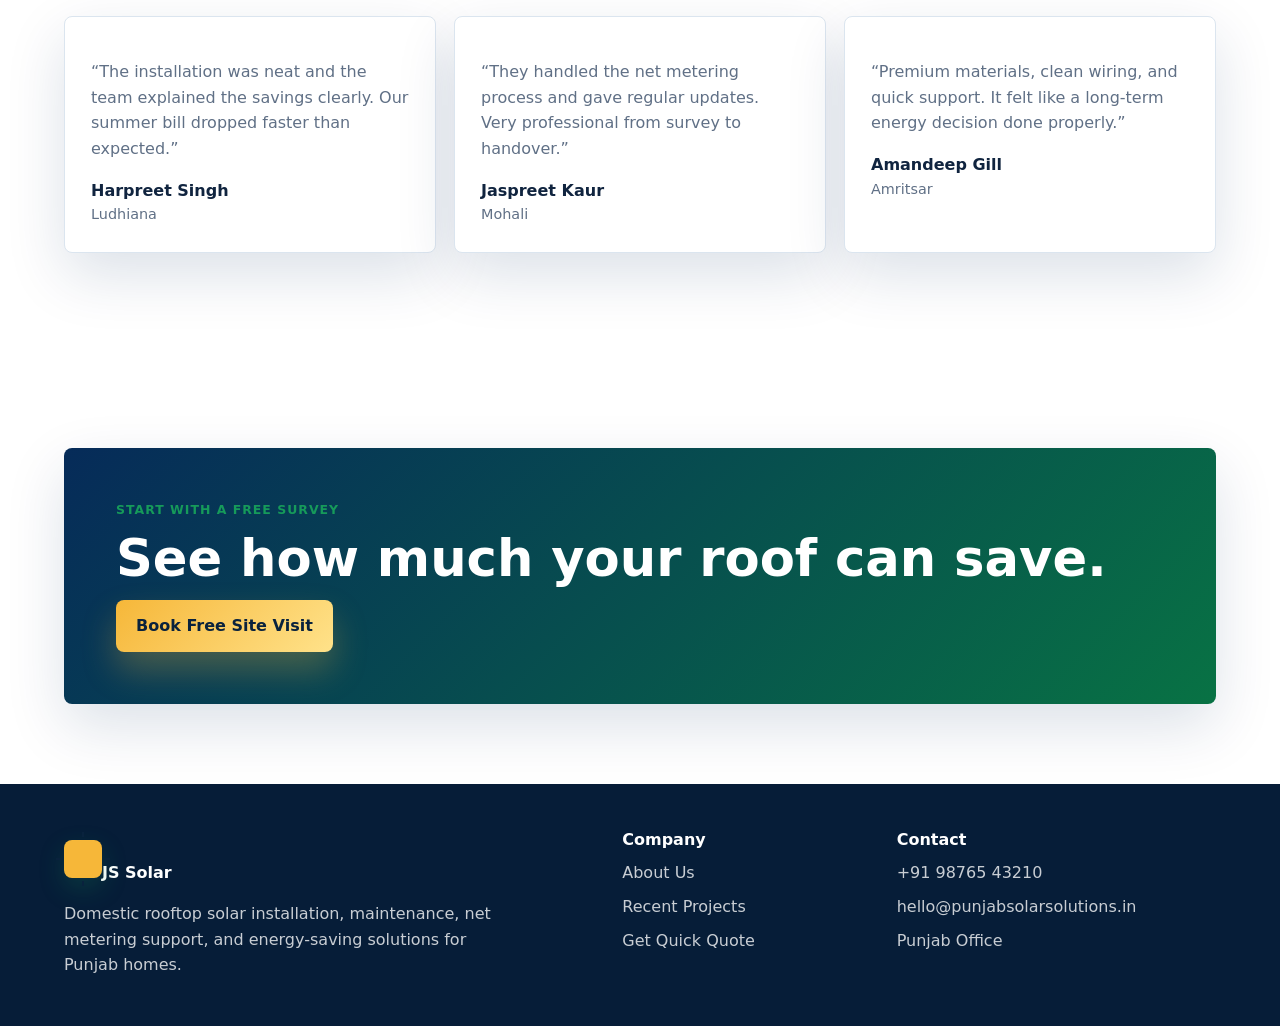
==== commit 3e2df4e2: "Add home page photo gallery" ====
--- a/index.html
+++ b/index.html
@@ -91,6 +91,35 @@
         </div>
       </section>
 
+      <section class="section home-gallery-band">
+        <div class="section-heading reveal">
+          <p class="eyebrow">Photo gallery</p>
+          <h2>Rooftop solar work that looks as clean as it performs.</h2>
+        </div>
+        <div class="home-gallery">
+          <figure class="gallery-item gallery-large reveal">
+            <img src="https://images.unsplash.com/photo-1711214622639-42bb82a167e8?auto=format&fit=crop&w=1300&q=82" alt="Modern home rooftop solar panel installation">
+            <figcaption><strong>Premium residential rooftop</strong><span>Neat panel layout for a Punjab home</span></figcaption>
+          </figure>
+          <figure class="gallery-item reveal">
+            <img src="https://images.unsplash.com/photo-1508514177221-188b1cf16e9d?auto=format&fit=crop&w=900&q=80" alt="Solar panels reflecting sunlight on a rooftop">
+            <figcaption><strong>High-efficiency panels</strong><span>Built for long-term energy savings</span></figcaption>
+          </figure>
+          <figure class="gallery-item reveal">
+            <img src="https://images.unsplash.com/photo-1497440001374-f26997328c1b?auto=format&fit=crop&w=900&q=80" alt="Solar technician checking rooftop panels">
+            <figcaption><strong>Site inspection</strong><span>Careful checks before handover</span></figcaption>
+          </figure>
+          <figure class="gallery-item reveal">
+            <img src="https://images.unsplash.com/photo-1613665813446-82a78c468a1d?auto=format&fit=crop&w=900&q=80" alt="Clean solar panel array on a home roof">
+            <figcaption><strong>Clean installation</strong><span>Safe mounting and tidy wiring</span></figcaption>
+          </figure>
+          <figure class="gallery-item reveal">
+            <img src="https://images.unsplash.com/photo-1624397640148-949b1732bb0a?auto=format&fit=crop&w=900&q=80" alt="Solar power equipment and installer support">
+            <figcaption><strong>System support</strong><span>Maintenance-ready electrical setup</span></figcaption>
+          </figure>
+        </div>
+      </section>
+
       <section class="section process-band">
         <div class="section-heading reveal">
           <p class="eyebrow">A complete installation path</p>
--- a/styles.css
+++ b/styles.css
@@ -307,6 +307,71 @@
 }
 .feature-card:hover, .project-card:hover { transform: translateY(-5px); box-shadow: var(--shadow); }
 .feature-card p, .testimonial p { color: var(--muted); }
+.home-gallery-band {
+  background:
+    linear-gradient(180deg, var(--surface), var(--wash));
+}
+.home-gallery {
+  display: grid;
+  grid-template-columns: repeat(4, minmax(0, 1fr));
+  grid-auto-rows: 250px;
+  gap: 16px;
+  max-width: 1180px;
+  margin: 0 auto;
+}
+.gallery-item {
+  position: relative;
+  margin: 0;
+  min-height: 0;
+  overflow: hidden;
+  border-radius: 8px;
+  background: var(--card);
+  border: 1px solid var(--line);
+  box-shadow: var(--shadow);
+}
+.gallery-large {
+  grid-column: span 2;
+  grid-row: span 2;
+}
+.gallery-item img {
+  width: 100%;
+  height: 100%;
+  object-fit: cover;
+  transform: scale(1.01);
+  transition: transform 0.45s ease, filter 0.45s ease;
+}
+.gallery-item::after {
+  content: "";
+  position: absolute;
+  inset: 0;
+  background: linear-gradient(180deg, rgba(6, 43, 89, 0.02), rgba(6, 43, 89, 0.78));
+}
+.gallery-item:hover img {
+  transform: scale(1.06);
+  filter: saturate(1.08);
+}
+.gallery-item figcaption {
+  position: absolute;
+  left: 18px;
+  right: 18px;
+  bottom: 18px;
+  z-index: 1;
+  color: white;
+}
+.gallery-item strong,
+.gallery-item span {
+  display: block;
+}
+.gallery-item strong {
+  font-size: 1.05rem;
+  line-height: 1.2;
+}
+.gallery-item span {
+  margin-top: 4px;
+  color: rgba(255,255,255,0.78);
+  font-weight: 700;
+  font-size: 0.88rem;
+}
 .icon {
   display: inline-block;
   width: 44px;
@@ -653,6 +718,7 @@
   .hero { min-height: 82vh; }
   .two-col, .split-showcase, .split-showcase.reverse, .quote-hero, .contact-layout { grid-template-columns: 1fr; }
   .benefit-grid, .process, .project-grid { grid-template-columns: repeat(2, minmax(0, 1fr)); }
+  .home-gallery { grid-template-columns: repeat(2, minmax(0, 1fr)); grid-auto-rows: 220px; }
   .testimonial-grid, .site-footer { grid-template-columns: 1fr; }
   .showcase-image { min-height: 340px; }
   .quote-hero, .contact-layout { min-height: auto; }
@@ -663,7 +729,9 @@
   .brand { font-size: 0.95rem; }
   .brand-mark, .theme-logo { width: 34px; height: 34px; }
   .hero { padding: 100px 16px 28px; min-height: 90vh; }
-  .hero-metrics, .benefit-grid, .process, .project-grid, .mission, .city-grid, .form-row, .benefit-strip { grid-template-columns: 1fr; }
+  .hero-metrics, .benefit-grid, .process, .project-grid, .mission, .city-grid, .form-row, .benefit-strip, .home-gallery { grid-template-columns: 1fr; }
+  .home-gallery { grid-auto-rows: 240px; }
+  .gallery-large { grid-column: span 1; grid-row: span 1; }
   .hero-metrics article { padding: 15px; }
   .section, .page-title, .quote-hero, .contact-layout { padding-left: 16px; padding-right: 16px; }
   .page-title { padding-top: 96px; }
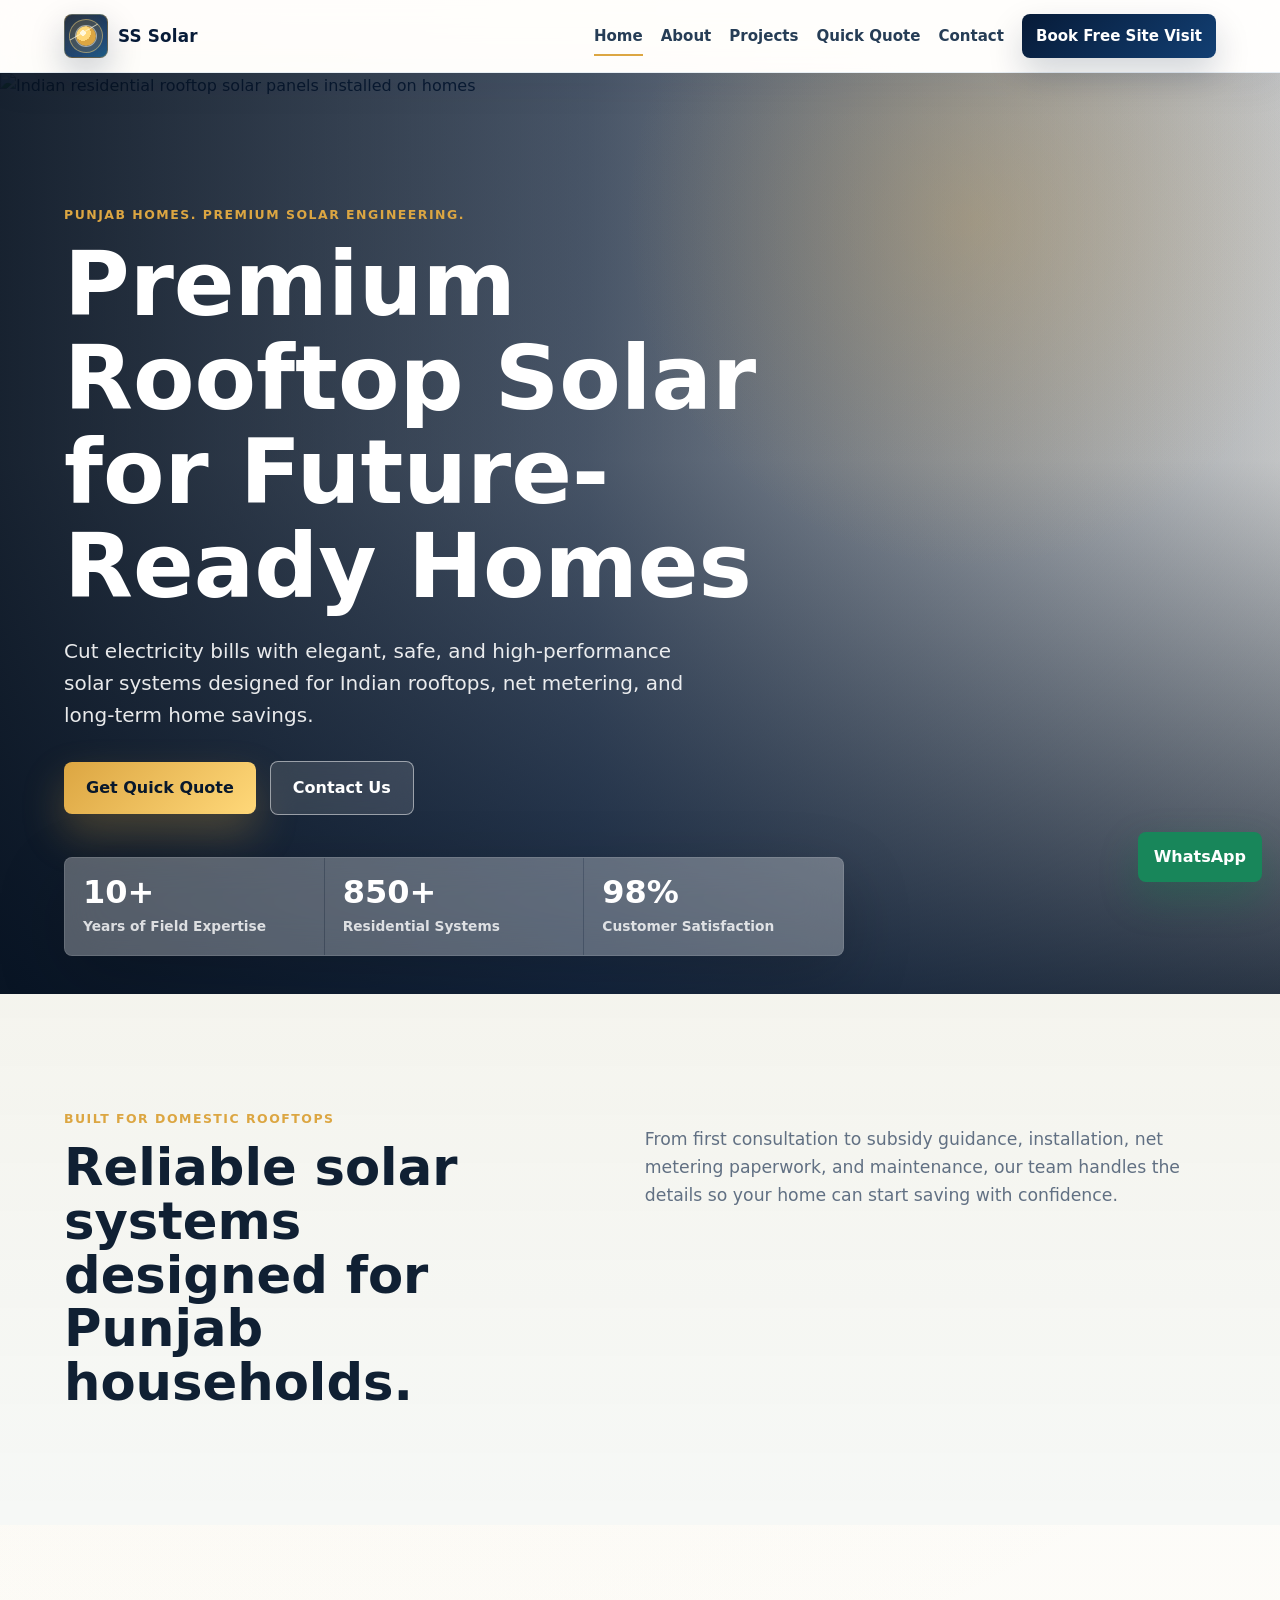
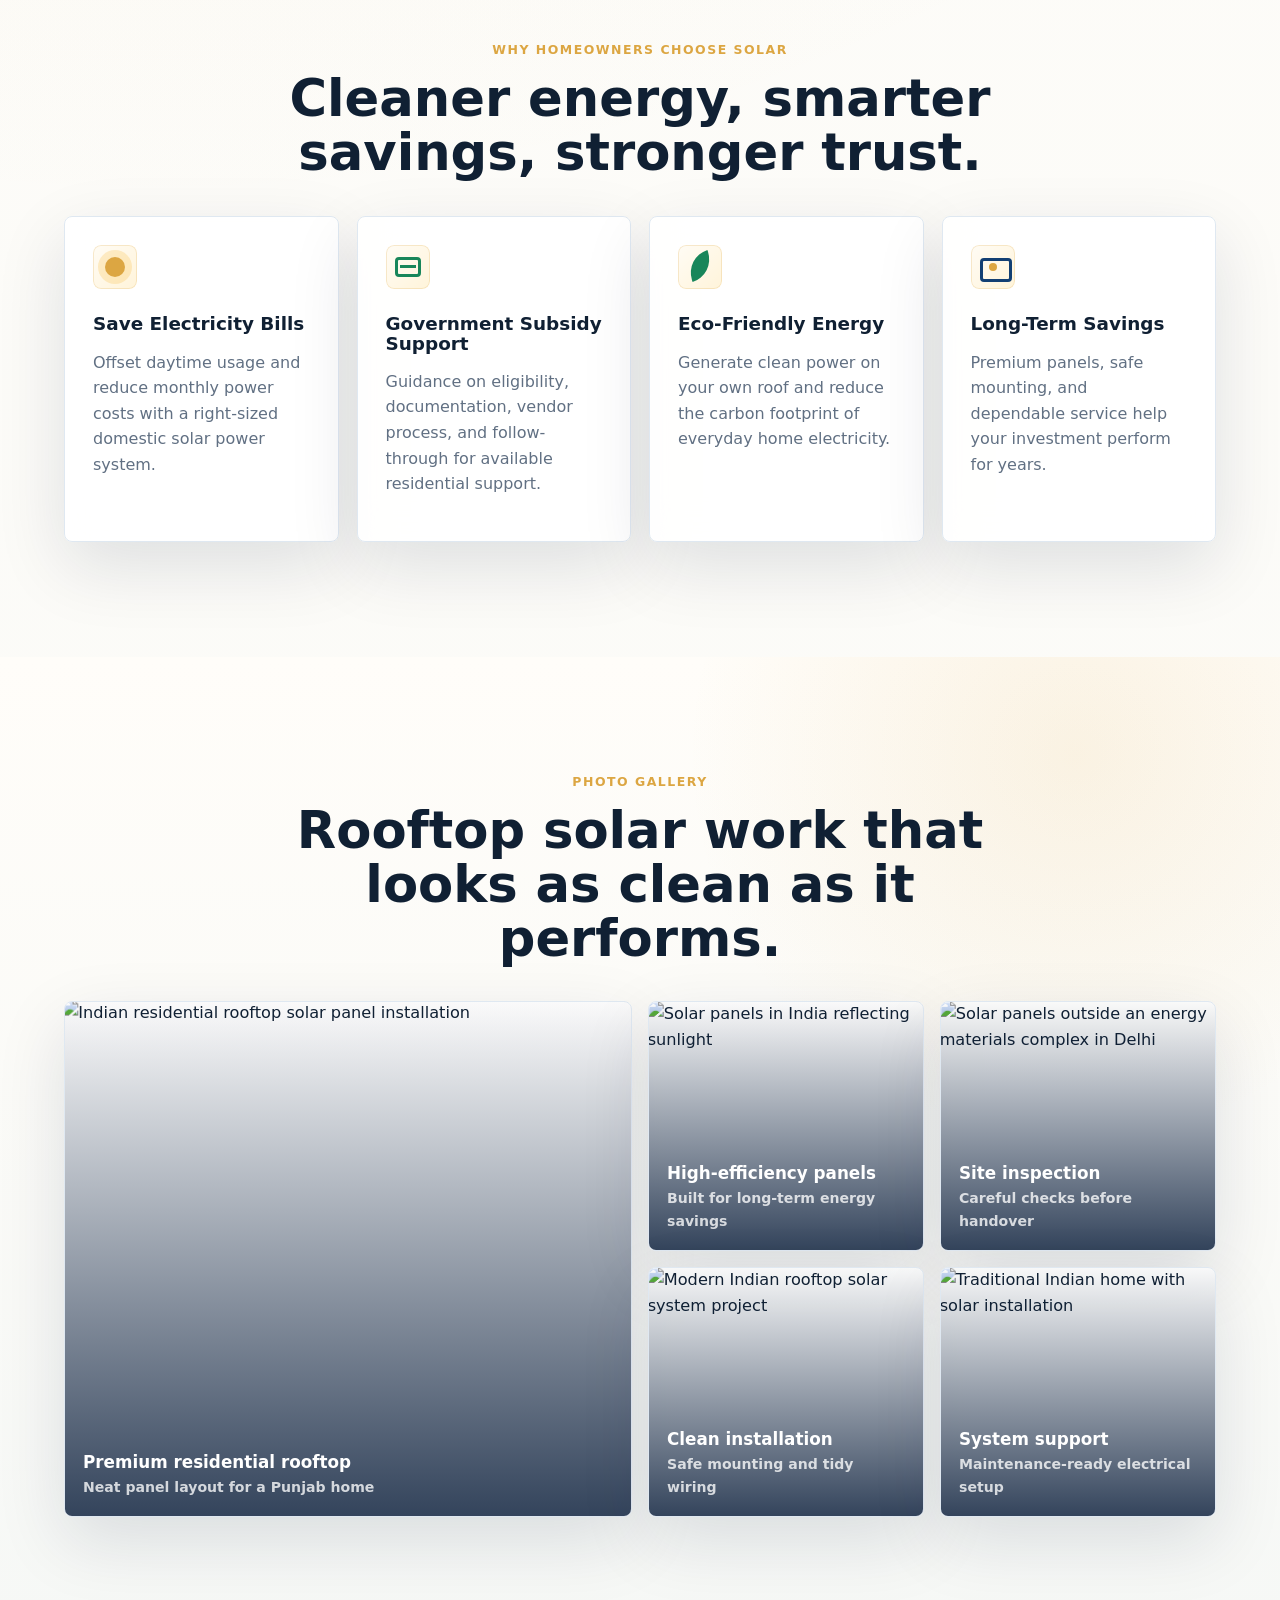
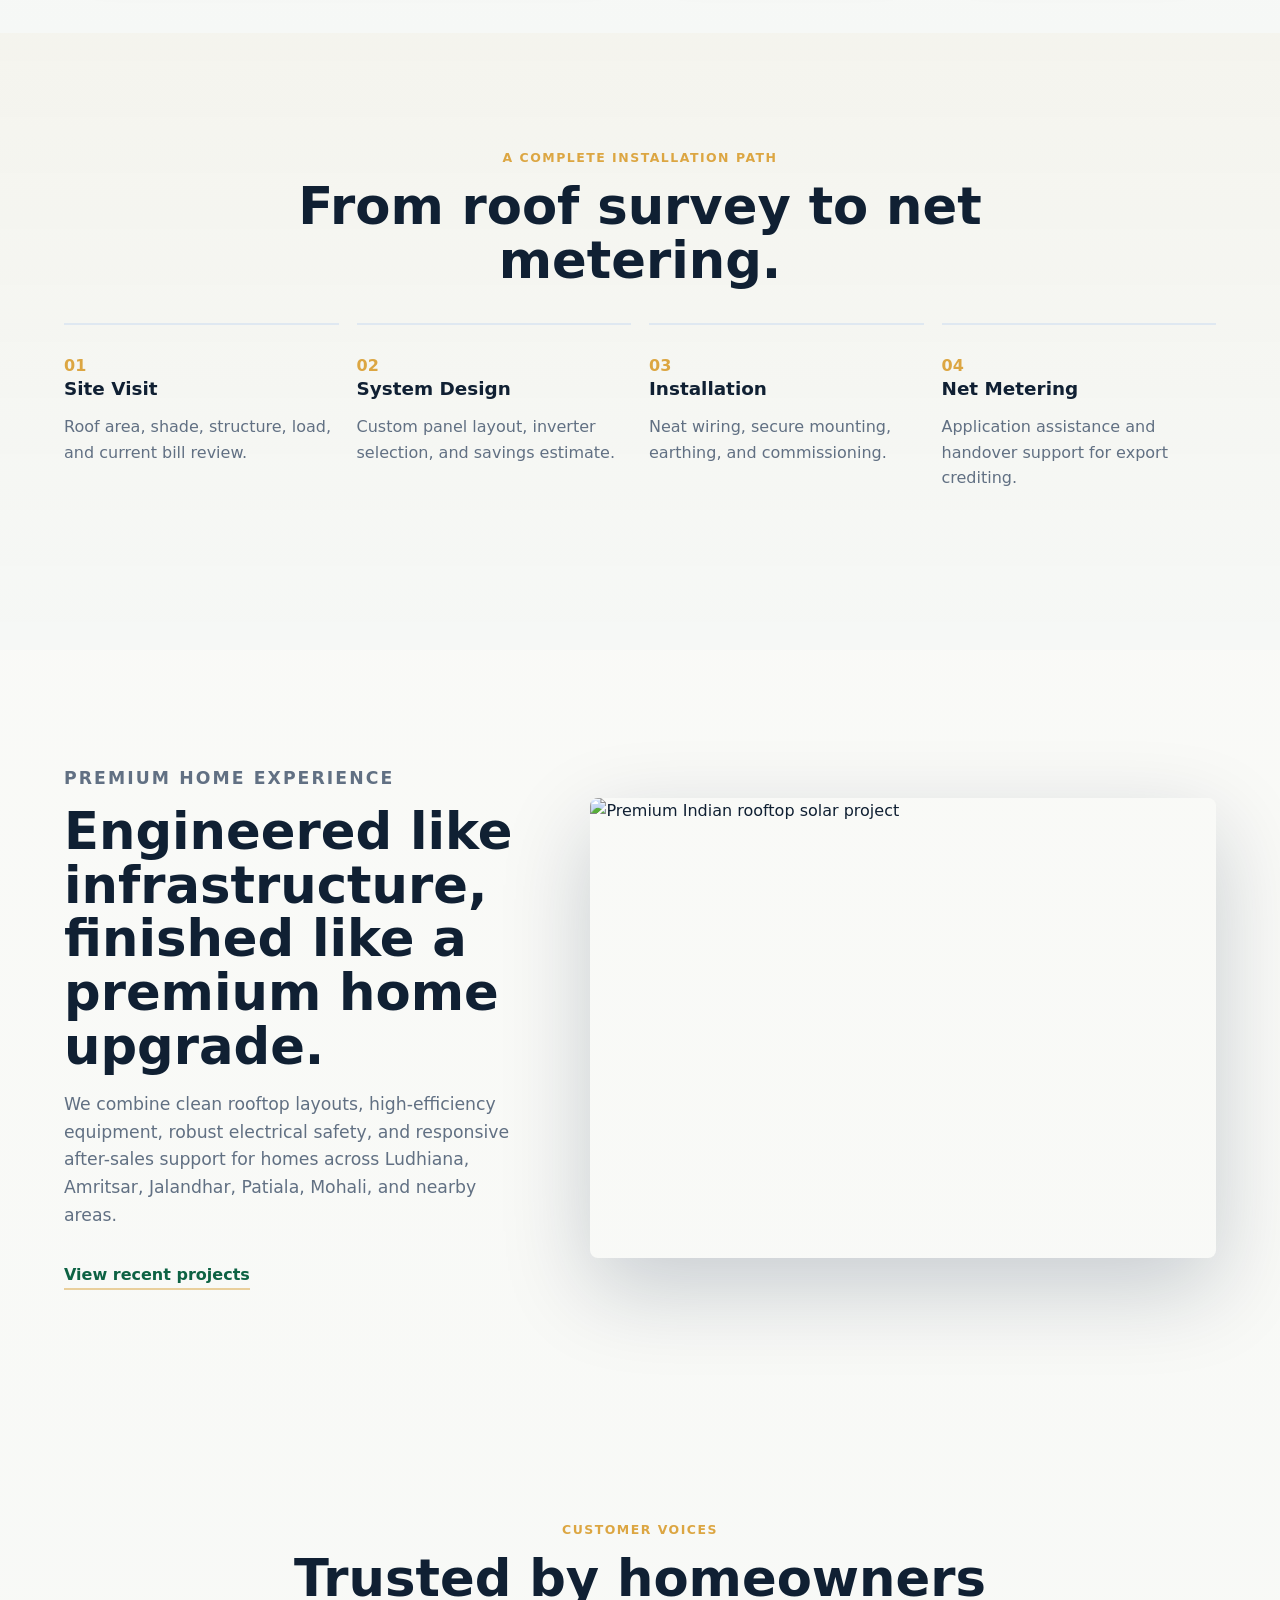
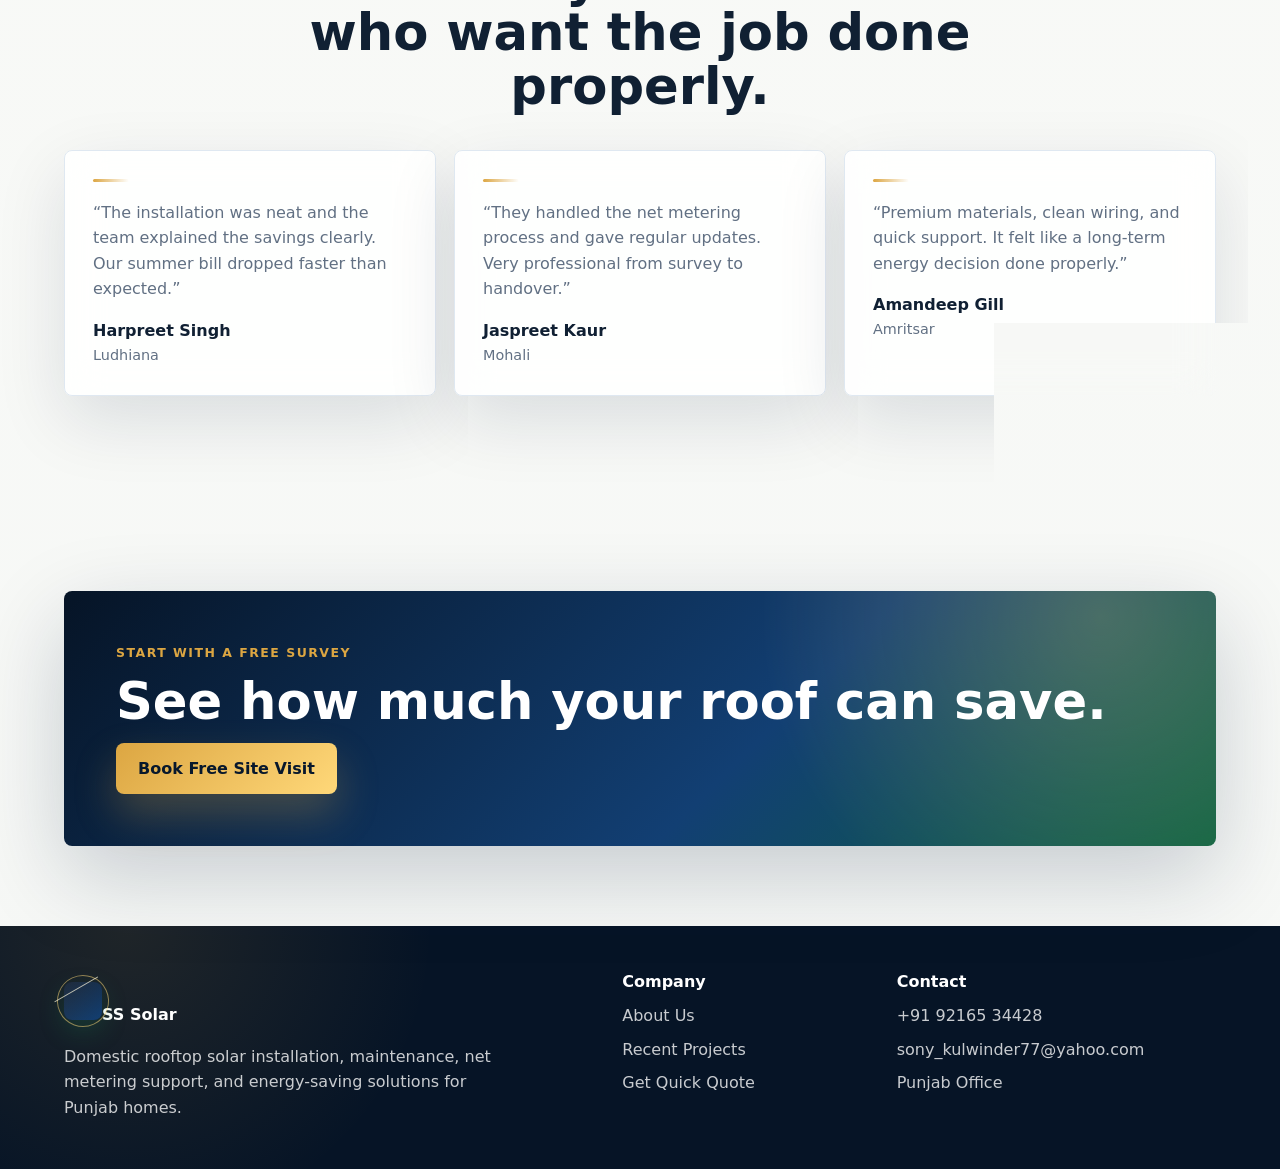
==== commit 835f0226: "Premium refresh for SS Solar" ====
--- a/index.html
+++ b/index.html
@@ -3,9 +3,9 @@
   <head>
     <meta charset="utf-8">
     <meta name="viewport" content="width=device-width, initial-scale=1">
-    <title>JS Solar | Domestic Rooftop Solar in Punjab</title>
+    <title>SS Solar | Domestic Rooftop Solar in Punjab</title>
     <meta name="description" content="Premium domestic rooftop solar installations, net metering support, and home energy-saving solutions for Punjab households.">
-    <link rel="preconnect" href="https://images.unsplash.com">
+    <link rel="preconnect" href="https://commons.wikimedia.org">
     <link rel="stylesheet" href="styles.css">
   </head>
   <body>
@@ -14,7 +14,7 @@
         <button class="theme-logo" type="button" aria-label="Switch to dark mode" title="Toggle dark mode">
           <span class="logo-icon" aria-hidden="true"></span>
         </button>
-        <a class="brand-name" href="index.html" aria-label="JS Solar home">JS Solar</a>
+        <a class="brand-name" href="index.html" aria-label="SS Solar home">SS Solar</a>
       </div>
       <button class="nav-toggle" aria-expanded="false" aria-controls="site-nav">
         <span></span><span></span><span></span>
@@ -32,22 +32,22 @@
     <main>
       <section class="hero">
         <picture>
-          <source media="(max-width: 720px)" srcset="https://images.unsplash.com/photo-1711214622639-42bb82a167e8?auto=format&fit=crop&w=900&q=78">
-          <img src="https://images.unsplash.com/photo-1711214622639-42bb82a167e8?auto=format&fit=crop&w=2200&q=82" alt="Rooftop solar panels installed on a modern home">
+          <source media="(max-width: 720px)" srcset="https://commons.wikimedia.org/wiki/Special:FilePath/Rooftop%20Solar%20panels%20on%20homes%20in%20Mehsana%2C%20Gujarat%2C%20India.jpg?width=900">
+          <img src="https://commons.wikimedia.org/wiki/Special:FilePath/Rooftop%20Solar%20panels%20on%20homes%20in%20Mehsana%2C%20Gujarat%2C%20India.jpg?width=2200" alt="Indian residential rooftop solar panels installed on homes">
         </picture>
         <div class="hero-overlay"></div>
         <div class="hero-content reveal">
           <p class="eyebrow">Punjab homes. Premium solar engineering.</p>
-          <h1>Power Your Home With Clean Solar Energy</h1>
-          <p class="hero-copy">Reduce electricity bills, improve home energy independence, and move toward sustainable living with trusted rooftop solar installation and net metering assistance.</p>
+          <h1>Premium Rooftop Solar for Future-Ready Homes</h1>
+          <p class="hero-copy">Cut electricity bills with elegant, safe, and high-performance solar systems designed for Indian rooftops, net metering, and long-term home savings.</p>
           <div class="hero-actions">
             <a class="btn btn-primary" href="quote.html">Get Quick Quote</a>
             <a class="btn btn-secondary" href="contact.html">Contact Us</a>
           </div>
         </div>
         <div class="hero-metrics reveal">
-          <article><strong>10+</strong><span>Years Experience</span></article>
-          <article><strong>850+</strong><span>Home Installations</span></article>
+          <article><strong>10+</strong><span>Years of Field Expertise</span></article>
+          <article><strong>850+</strong><span>Residential Systems</span></article>
           <article><strong>98%</strong><span>Customer Satisfaction</span></article>
         </div>
       </section>
@@ -65,7 +65,7 @@
       <section class="section benefits">
         <div class="section-heading reveal">
           <p class="eyebrow">Why homeowners choose solar</p>
-          <h2>Cleaner energy with measurable savings.</h2>
+            <h2>Cleaner energy, smarter savings, stronger trust.</h2>
         </div>
         <div class="benefit-grid">
           <article class="feature-card reveal">
@@ -98,23 +98,23 @@
         </div>
         <div class="home-gallery">
           <figure class="gallery-item gallery-large reveal">
-            <img src="https://images.unsplash.com/photo-1711214622639-42bb82a167e8?auto=format&fit=crop&w=1300&q=82" alt="Modern home rooftop solar panel installation">
+            <img src="https://commons.wikimedia.org/wiki/Special:FilePath/Rooftop%20Solar%20panels%20on%20homes%20in%20Mehsana%2C%20Gujarat%2C%20India.jpg?width=1300" alt="Indian residential rooftop solar panel installation">
             <figcaption><strong>Premium residential rooftop</strong><span>Neat panel layout for a Punjab home</span></figcaption>
           </figure>
           <figure class="gallery-item reveal">
-            <img src="https://images.unsplash.com/photo-1508514177221-188b1cf16e9d?auto=format&fit=crop&w=900&q=80" alt="Solar panels reflecting sunlight on a rooftop">
+            <img src="https://commons.wikimedia.org/wiki/Special:FilePath/Solar%20panels%20in%20India.jpg?width=900" alt="Solar panels in India reflecting sunlight">
             <figcaption><strong>High-efficiency panels</strong><span>Built for long-term energy savings</span></figcaption>
           </figure>
           <figure class="gallery-item reveal">
-            <img src="https://images.unsplash.com/photo-1497440001374-f26997328c1b?auto=format&fit=crop&w=900&q=80" alt="Solar technician checking rooftop panels">
+            <img src="https://commons.wikimedia.org/wiki/Special:FilePath/Solar%20panels%20outside%20Energy%20materials%20complex%2C%20CSIR-NPL%2C%20Delhi.jpg?width=900" alt="Solar panels outside an energy materials complex in Delhi">
             <figcaption><strong>Site inspection</strong><span>Careful checks before handover</span></figcaption>
           </figure>
           <figure class="gallery-item reveal">
-            <img src="https://images.unsplash.com/photo-1613665813446-82a78c468a1d?auto=format&fit=crop&w=900&q=80" alt="Clean solar panel array on a home roof">
+            <img src="https://commons.wikimedia.org/wiki/Special:FilePath/A%20Rooftop%20Solar%20System%20of%20Delhi%20Metro%20at%20the%20Anand%20Vihar%20metro%20station.jpg?width=900" alt="Modern Indian rooftop solar system project">
             <figcaption><strong>Clean installation</strong><span>Safe mounting and tidy wiring</span></figcaption>
           </figure>
           <figure class="gallery-item reveal">
-            <img src="https://images.unsplash.com/photo-1624397640148-949b1732bb0a?auto=format&fit=crop&w=900&q=80" alt="Solar power equipment and installer support">
+            <img src="https://commons.wikimedia.org/wiki/Special:FilePath/Traditional%20House%20Solar%20Zamtang%20Zanskar%20Jun24%20A7CR%2001119.jpg?width=900" alt="Traditional Indian home with solar installation">
             <figcaption><strong>System support</strong><span>Maintenance-ready electrical setup</span></figcaption>
           </figure>
         </div>
@@ -136,17 +136,17 @@
       <section class="section split-showcase">
         <div class="showcase-copy reveal">
           <p class="eyebrow">Premium home experience</p>
-          <h2>Quietly technical, visibly professional.</h2>
+          <h2>Engineered like infrastructure, finished like a premium home upgrade.</h2>
           <p>We combine clean rooftop layouts, high-efficiency equipment, robust electrical safety, and responsive after-sales support for homes across Ludhiana, Amritsar, Jalandhar, Patiala, Mohali, and nearby areas.</p>
           <a class="text-link" href="projects.html">View recent projects</a>
         </div>
-        <img class="showcase-image reveal" src="https://images.unsplash.com/photo-1497440001374-f26997328c1b?auto=format&fit=crop&w=1400&q=80" alt="Solar engineer inspecting rooftop solar panels">
+        <img class="showcase-image reveal" src="https://commons.wikimedia.org/wiki/Special:FilePath/A%20Rooftop%20Solar%20System%20of%20Delhi%20Metro%20at%20the%20Anand%20Vihar%20metro%20station.jpg?width=1400" alt="Premium Indian rooftop solar project">
       </section>
 
       <section class="section testimonials">
         <div class="section-heading reveal">
           <p class="eyebrow">Customer voices</p>
-          <h2>Trusted by Punjab homeowners.</h2>
+          <h2>Trusted by homeowners who want the job done properly.</h2>
         </div>
         <div class="testimonial-grid">
           <article class="testimonial reveal">
@@ -175,7 +175,7 @@
 
     <footer class="site-footer">
       <div>
-        <a class="brand footer-brand" href="index.html"><span class="brand-mark brand-sun"></span><span>JS Solar</span></a>
+        <a class="brand footer-brand" href="index.html"><span class="brand-mark brand-sun"></span><span>SS Solar</span></a>
         <p>Domestic rooftop solar installation, maintenance, net metering support, and energy-saving solutions for Punjab homes.</p>
       </div>
       <div>
@@ -186,13 +186,13 @@
       </div>
       <div>
         <h3>Contact</h3>
-        <a href="tel:+919876543210">+91 98765 43210</a>
-        <a href="mailto:hello@punjabsolarsolutions.in">hello@punjabsolarsolutions.in</a>
+        <a href="tel:+919216534428">+91 92165 34428</a>
+        <a href="mailto:sony_kulwinder77@yahoo.com">sony_kulwinder77@yahoo.com</a>
         <a href="contact.html">Punjab Office</a>
       </div>
     </footer>
 
-    <a class="float-whatsapp" href="https://wa.me/919876543210?text=I%20want%20a%20free%20solar%20site%20visit" aria-label="Chat on WhatsApp">WhatsApp</a>
+    <a class="float-whatsapp" href="https://wa.me/919216534428?text=I%20want%20a%20free%20solar%20site%20visit" aria-label="Chat on WhatsApp">WhatsApp</a>
     <script src="script.js"></script>
   </body>
 </html>
--- a/styles.css
+++ b/styles.css
@@ -1,46 +1,50 @@
 :root {
-  --blue: #062b59;
-  --blue-2: #0b4f8f;
-  --green: #169a5a;
-  --green-dark: #087244;
-  --gold: #f6b739;
-  --gold-soft: #fff3cf;
-  --ink: #10243f;
-  --muted: #607086;
-  --line: #dbe5ef;
-  --surface: #ffffff;
-  --card: #ffffff;
+  --blue: #071b38;
+  --blue-2: #123f73;
+  --green: #18865a;
+  --green-dark: #0d6243;
+  --gold: #dca642;
+  --gold-2: #ffd879;
+  --gold-soft: #fff4da;
+  --ink: #102033;
+  --muted: #617083;
+  --line: #dfe8f1;
+  --surface: #fffdf9;
+  --card: rgba(255, 255, 255, 0.88);
   --control: #ffffff;
-  --input: #fbfdff;
-  --wash: #f5f9f7;
-  --header-bg: rgba(255, 255, 255, 0.88);
-  --header-border: rgba(219, 229, 239, 0.8);
-  --nav-text: #274362;
-  --footer-bg: #061d38;
-  --shadow: 0 22px 60px rgba(6, 43, 89, 0.14);
+  --input: #fbfcff;
+  --wash: #f6f8f6;
+  --header-bg: rgba(255, 255, 255, 0.82);
+  --header-border: rgba(223, 232, 241, 0.74);
+  --nav-text: #263d56;
+  --footer-bg: #061426;
+  --shadow: 0 24px 70px rgba(7, 27, 56, 0.12);
+  --shadow-strong: 0 30px 90px rgba(7, 27, 56, 0.2);
 }
 
 html[data-theme="dark"] {
   color-scheme: dark;
-  --blue: #8cc8ff;
-  --blue-2: #55a9f5;
-  --green: #34d081;
-  --green-dark: #19a965;
-  --gold: #ffd166;
-  --gold-soft: rgba(255, 209, 102, 0.16);
-  --ink: #eef6ff;
-  --muted: #a8b7c9;
-  --line: #243b55;
-  --surface: #07111f;
-  --card: #0f2136;
-  --control: #11263d;
-  --input: #0b1a2c;
-  --wash: #0b192a;
-  --header-bg: rgba(7, 17, 31, 0.9);
-  --header-border: rgba(80, 118, 157, 0.32);
-  --nav-text: #dbeafe;
+  --blue: #b8d8ff;
+  --blue-2: #6da9ef;
+  --green: #42d393;
+  --green-dark: #23ad73;
+  --gold: #f3c86a;
+  --gold-2: #ffe7a6;
+  --gold-soft: rgba(243, 200, 106, 0.16);
+  --ink: #f4f8ff;
+  --muted: #aeb9c8;
+  --line: #25374c;
+  --surface: #070d18;
+  --card: rgba(15, 29, 48, 0.88);
+  --control: #111e31;
+  --input: #0d1828;
+  --wash: #0b1422;
+  --header-bg: rgba(7, 13, 24, 0.86);
+  --header-border: rgba(139, 169, 204, 0.2);
+  --nav-text: #e8f1ff;
   --footer-bg: #030a13;
-  --shadow: 0 22px 60px rgba(0, 0, 0, 0.38);
+  --shadow: 0 24px 70px rgba(0, 0, 0, 0.38);
+  --shadow-strong: 0 32px 100px rgba(0, 0, 0, 0.5);
 }
 
 * { box-sizing: border-box; }
@@ -49,7 +53,9 @@
   margin: 0;
   font-family: Inter, ui-sans-serif, system-ui, -apple-system, BlinkMacSystemFont, "Segoe UI", sans-serif;
   color: var(--ink);
-  background: var(--surface);
+  background:
+    radial-gradient(circle at 12% 0%, rgba(220, 166, 66, 0.1), transparent 30%),
+    linear-gradient(180deg, var(--surface), var(--wash));
   line-height: 1.6;
   transition: background 0.28s ease, color 0.28s ease;
 }
@@ -68,7 +74,8 @@
   padding: 14px clamp(18px, 5vw, 70px);
   background: var(--header-bg);
   border-bottom: 1px solid var(--header-border);
-  backdrop-filter: blur(18px);
+  box-shadow: 0 10px 40px rgba(7, 27, 56, 0.07);
+  backdrop-filter: blur(22px) saturate(1.18);
 }
 .brand {
   display: inline-flex;
@@ -78,54 +85,73 @@
   color: var(--blue);
   letter-spacing: 0;
 }
-.brand-name { color: var(--blue); }
+.brand-name {
+  color: var(--blue);
+  font-size: 1.05rem;
+  letter-spacing: 0.01em;
+}
 .theme-logo {
   position: relative;
   display: inline-grid;
   place-items: center;
-  width: 42px;
-  height: 42px;
-  border: 0;
-  border-radius: 8px;
-  color: #09223d;
-  background: linear-gradient(135deg, var(--gold), #ffe99d);
-  box-shadow: 0 10px 26px rgba(246, 183, 57, 0.28);
+  width: 44px;
+  height: 44px;
+  border: 1px solid rgba(220, 166, 66, 0.34);
+  border-radius: 8px;
+  color: var(--gold-2);
+  background:
+    linear-gradient(135deg, rgba(255,255,255,0.12), rgba(255,255,255,0)),
+    linear-gradient(145deg, #061426, #123f73 72%, #1b5d88);
+  box-shadow: 0 14px 34px rgba(7, 27, 56, 0.22);
   cursor: pointer;
   overflow: hidden;
   transition: transform 0.24s ease, background 0.24s ease, box-shadow 0.24s ease;
 }
-.theme-logo:hover { transform: translateY(-2px) rotate(6deg); }
+.theme-logo:hover { transform: translateY(-2px); box-shadow: 0 18px 42px rgba(7, 27, 56, 0.28); }
 .logo-icon,
 .brand-sun {
   position: relative;
   display: inline-block;
-  width: 18px;
-  height: 18px;
+  width: 20px;
+  height: 20px;
   border-radius: 50%;
-  background: currentColor;
-  box-shadow: 0 0 0 6px rgba(9, 34, 61, 0.12);
+  background:
+    radial-gradient(circle at 35% 35%, #fff8dd 0 15%, var(--gold-2) 16% 42%, var(--gold) 43% 100%);
+  box-shadow:
+    0 0 0 1px rgba(255, 255, 255, 0.5),
+    0 0 0 6px rgba(220, 166, 66, 0.14),
+    0 0 24px rgba(220, 166, 66, 0.38);
 }
 .logo-icon::before,
 .brand-sun::before {
   content: "";
   position: absolute;
-  inset: -8px;
-  background:
-    linear-gradient(currentColor, currentColor) center top / 2px 5px no-repeat,
-    linear-gradient(currentColor, currentColor) center bottom / 2px 5px no-repeat,
-    linear-gradient(90deg, currentColor, currentColor) left center / 5px 2px no-repeat,
-    linear-gradient(90deg, currentColor, currentColor) right center / 5px 2px no-repeat;
+  inset: -7px;
+  border-radius: 50%;
+  border: 1px solid rgba(255, 216, 121, 0.52);
+  transform: rotate(20deg);
+}
+.logo-icon::after,
+.brand-sun::after {
+  content: "";
+  position: absolute;
+  inset: 5px -6px;
+  border-top: 1px solid rgba(255, 248, 221, 0.72);
+  transform: rotate(-30deg);
 }
 html[data-theme="dark"] .theme-logo {
-  color: #eaf4ff;
-  background: linear-gradient(135deg, #12355b, #07111f);
-  box-shadow: 0 10px 26px rgba(140, 200, 255, 0.18);
+  color: #f5fbff;
+  background:
+    linear-gradient(135deg, rgba(255,255,255,0.1), rgba(255,255,255,0)),
+    linear-gradient(145deg, #050a13, #10243f 75%, #1f3758);
+  box-shadow: 0 14px 34px rgba(0, 0, 0, 0.34);
 }
 html[data-theme="dark"] .logo-icon {
   background: transparent;
-  box-shadow: inset -6px -3px 0 1px currentColor;
-}
-html[data-theme="dark"] .logo-icon::before { display: none; }
+  box-shadow: inset -7px -3px 0 1px currentColor, 0 0 24px rgba(184, 216, 255, 0.18);
+}
+html[data-theme="dark"] .logo-icon::before { inset: -5px; border-color: rgba(184,216,255,0.26); }
+html[data-theme="dark"] .logo-icon::after { display: none; }
 .brand-mark {
   display: inline-grid;
   place-items: center;
@@ -137,8 +163,10 @@
   box-shadow: 0 10px 26px rgba(22, 154, 90, 0.22);
 }
 .brand-mark.brand-sun {
-  color: #09223d;
-  background: var(--gold);
+  color: var(--gold-2);
+  background:
+    linear-gradient(135deg, rgba(255,255,255,0.1), rgba(255,255,255,0)),
+    linear-gradient(145deg, #061426, #123f73);
 }
 .site-nav {
   display: flex;
@@ -147,7 +175,8 @@
   font-size: 0.94rem;
   color: var(--nav-text);
 }
-.site-nav a { position: relative; font-weight: 700; }
+.site-nav a { position: relative; font-weight: 750; transition: color 0.22s ease; }
+.site-nav a:hover { color: var(--blue); }
 .site-nav a:not(.nav-cta)::after {
   content: "";
   position: absolute;
@@ -155,7 +184,7 @@
   right: 0;
   bottom: -8px;
   height: 2px;
-  background: var(--green);
+  background: var(--gold);
   transform: scaleX(0);
   transition: transform 0.24s ease;
 }
@@ -164,10 +193,10 @@
   padding: 10px 14px;
   border-radius: 8px;
   color: white;
-  background: var(--green);
-  box-shadow: 0 10px 24px rgba(22, 154, 90, 0.22);
-}
-.nav-cta:hover { background: var(--green-dark); }
+  background: linear-gradient(135deg, var(--blue), var(--blue-2));
+  box-shadow: 0 16px 34px rgba(7, 27, 56, 0.18);
+}
+.nav-cta:hover { background: linear-gradient(135deg, var(--blue-2), var(--blue)); }
 .nav-toggle {
   display: none;
   width: 42px;
@@ -186,11 +215,11 @@
 
 .hero {
   position: relative;
-  min-height: 88vh;
+  min-height: 92vh;
   display: grid;
   align-items: end;
   overflow: hidden;
-  padding: 120px clamp(18px, 5vw, 70px) 34px;
+  padding: 132px clamp(18px, 5vw, 70px) 38px;
 }
 .hero picture, .hero > picture img {
   position: absolute;
@@ -203,8 +232,9 @@
   position: absolute;
   inset: 0;
   background:
-    linear-gradient(90deg, rgba(6, 43, 89, 0.88) 0%, rgba(6, 43, 89, 0.62) 42%, rgba(6, 43, 89, 0.14) 100%),
-    linear-gradient(0deg, rgba(6, 43, 89, 0.75), rgba(6, 43, 89, 0.05) 52%);
+    radial-gradient(circle at 76% 16%, rgba(220, 166, 66, 0.25), transparent 28%),
+    linear-gradient(90deg, rgba(5, 17, 33, 0.92) 0%, rgba(7, 27, 56, 0.72) 46%, rgba(7, 27, 56, 0.2) 100%),
+    linear-gradient(0deg, rgba(5, 17, 33, 0.82), rgba(5, 17, 33, 0.05) 58%);
 }
 .hero-content {
   position: relative;
@@ -214,17 +244,17 @@
 }
 .eyebrow {
   margin: 0 0 12px;
-  color: var(--green);
+  color: var(--gold);
   font-weight: 800;
   text-transform: uppercase;
   font-size: 0.78rem;
-  letter-spacing: 0.08em;
+  letter-spacing: 0.12em;
 }
 .hero .eyebrow, .page-hero .eyebrow, .quote-copy .eyebrow, .contact-panel .eyebrow { color: var(--gold); }
 h1, h2, h3, p { overflow-wrap: anywhere; }
 h1, h2, h3 { margin: 0; line-height: 1.05; letter-spacing: 0; }
-h1 { font-size: clamp(2.8rem, 7vw, 6.4rem); max-width: 850px; }
-h2 { font-size: clamp(2rem, 4vw, 3.65rem); }
+h1 { font-size: clamp(2.9rem, 7vw, 6.15rem); max-width: 920px; }
+h2 { font-size: clamp(2rem, 4vw, 3.45rem); }
 h3 { font-size: 1.15rem; }
 .hero-copy {
   max-width: 640px;
@@ -238,24 +268,24 @@
   display: inline-flex;
   align-items: center;
   justify-content: center;
-  min-height: 48px;
-  padding: 13px 20px;
+  min-height: 50px;
+  padding: 13px 22px;
   border: 0;
   border-radius: 8px;
   font-weight: 800;
   cursor: pointer;
-  transition: transform 0.22s ease, box-shadow 0.22s ease, background 0.22s ease;
-}
-.btn:hover { transform: translateY(-2px); }
+  transition: transform 0.22s ease, box-shadow 0.22s ease, background 0.22s ease, border-color 0.22s ease;
+}
+.btn:hover { transform: translateY(-3px); }
 .btn-primary {
-  color: #09223d;
-  background: linear-gradient(135deg, var(--gold), #ffe28a);
-  box-shadow: 0 18px 34px rgba(246, 183, 57, 0.28);
+  color: #08182c;
+  background: linear-gradient(135deg, var(--gold), var(--gold-2));
+  box-shadow: 0 20px 42px rgba(220, 166, 66, 0.28);
 }
 .btn-secondary {
   color: white;
-  border: 1px solid rgba(255, 255, 255, 0.48);
-  background: rgba(255, 255, 255, 0.13);
+  border: 1px solid rgba(255, 255, 255, 0.5);
+  background: rgba(255, 255, 255, 0.12);
   backdrop-filter: blur(12px);
 }
 .full { width: 100%; }
@@ -269,7 +299,8 @@
   border: 1px solid rgba(255, 255, 255, 0.22);
   border-radius: 8px;
   overflow: hidden;
-  backdrop-filter: blur(18px);
+  box-shadow: 0 22px 70px rgba(0, 0, 0, 0.18);
+  backdrop-filter: blur(20px);
 }
 .hero-metrics article {
   padding: 18px;
@@ -279,14 +310,18 @@
 .hero-metrics strong { display: block; font-size: 2rem; line-height: 1; }
 .hero-metrics span { display: block; margin-top: 7px; color: rgba(255,255,255,0.8); font-weight: 700; font-size: 0.86rem; }
 
-.section { padding: clamp(64px, 9vw, 118px) clamp(18px, 5vw, 70px); }
+.section { padding: clamp(74px, 9vw, 124px) clamp(18px, 5vw, 70px); }
 .section-grid { display: grid; gap: clamp(28px, 5vw, 72px); max-width: 1180px; margin: 0 auto; }
 .two-col { grid-template-columns: minmax(0, 0.95fr) minmax(0, 1.05fr); align-items: start; }
 .lead, .copy-block p, .showcase-copy p, .page-title p, .quote-copy p, .contact-panel p {
   color: var(--muted);
   font-size: 1.08rem;
 }
-.intro-band, .process-band, .service-area { background: var(--wash); }
+.intro-band, .process-band, .service-area {
+  background:
+    linear-gradient(180deg, rgba(220, 166, 66, 0.045), transparent),
+    var(--wash);
+}
 .section-heading { max-width: 820px; margin: 0 auto 36px; text-align: center; }
 .benefit-grid, .testimonial-grid {
   display: grid;
@@ -299,16 +334,22 @@
   border: 1px solid var(--line);
   border-radius: 8px;
   background: var(--card);
+  backdrop-filter: blur(18px);
   box-shadow: var(--shadow);
 }
 .feature-card {
-  padding: 26px;
-  transition: transform 0.24s ease, box-shadow 0.24s ease;
-}
-.feature-card:hover, .project-card:hover { transform: translateY(-5px); box-shadow: var(--shadow); }
+  padding: 28px;
+  transition: transform 0.24s ease, box-shadow 0.24s ease, border-color 0.24s ease;
+}
+.feature-card:hover, .project-card:hover {
+  transform: translateY(-6px);
+  border-color: rgba(220, 166, 66, 0.44);
+  box-shadow: var(--shadow-strong);
+}
 .feature-card p, .testimonial p { color: var(--muted); }
 .home-gallery-band {
   background:
+    radial-gradient(circle at 84% 10%, rgba(220, 166, 66, 0.12), transparent 28%),
     linear-gradient(180deg, var(--surface), var(--wash));
 }
 .home-gallery {
@@ -328,6 +369,7 @@
   background: var(--card);
   border: 1px solid var(--line);
   box-shadow: var(--shadow);
+  isolation: isolate;
 }
 .gallery-large {
   grid-column: span 2;
@@ -344,7 +386,7 @@
   content: "";
   position: absolute;
   inset: 0;
-  background: linear-gradient(180deg, rgba(6, 43, 89, 0.02), rgba(6, 43, 89, 0.78));
+  background: linear-gradient(180deg, rgba(7, 27, 56, 0.02), rgba(7, 27, 56, 0.82));
 }
 .gallery-item:hover img {
   transform: scale(1.06);
@@ -378,7 +420,10 @@
   height: 44px;
   margin-bottom: 18px;
   border-radius: 8px;
-  background: var(--gold-soft);
+  background:
+    linear-gradient(135deg, rgba(255,255,255,0.72), rgba(255,255,255,0)),
+    var(--gold-soft);
+  box-shadow: inset 0 0 0 1px rgba(220, 166, 66, 0.22);
   position: relative;
 }
 .icon::before, .icon::after { content: ""; position: absolute; }
@@ -395,7 +440,12 @@
   max-width: 1180px;
   margin: 0 auto;
 }
-.process article { padding: 26px 0; border-top: 2px solid var(--line); }
+.process article {
+  padding: 28px 0;
+  border-top: 2px solid var(--line);
+  transition: border-color 0.22s ease, transform 0.22s ease;
+}
+.process article:hover { border-color: var(--gold); transform: translateY(-3px); }
 .process span { color: var(--gold); font-weight: 900; }
 .process p { color: var(--muted); }
 .split-showcase {
@@ -412,11 +462,29 @@
   min-height: 460px;
   object-fit: cover;
   border-radius: 8px;
-  box-shadow: var(--shadow);
-}
-.text-link { display: inline-flex; margin-top: 16px; color: var(--green-dark); font-weight: 900; }
+  box-shadow: var(--shadow-strong);
+}
+.text-link {
+  display: inline-flex;
+  margin-top: 16px;
+  color: var(--green-dark);
+  font-weight: 900;
+  border-bottom: 2px solid rgba(220, 166, 66, 0.5);
+}
 .testimonial-grid { grid-template-columns: repeat(3, minmax(0, 1fr)); }
-.testimonial { padding: 26px; }
+.testimonial {
+  padding: 28px;
+  position: relative;
+}
+.testimonial::before {
+  content: "";
+  display: block;
+  width: 36px;
+  height: 3px;
+  margin-bottom: 18px;
+  border-radius: 999px;
+  background: linear-gradient(90deg, var(--gold), transparent);
+}
 .testimonial strong, .testimonial span { display: block; }
 .testimonial span { color: var(--muted); font-size: 0.9rem; }
 .cta-band {
@@ -425,8 +493,10 @@
   justify-content: space-between;
   border-radius: 8px;
   color: white;
-  background: linear-gradient(135deg, var(--blue), var(--green-dark));
-  box-shadow: var(--shadow);
+  background:
+    radial-gradient(circle at 90% 10%, rgba(255, 216, 121, 0.24), transparent 32%),
+    linear-gradient(135deg, #061426, #123f73 60%, #0d6243);
+  box-shadow: var(--shadow-strong);
 }
 .cta-band h2 { font-size: clamp(1.8rem, 4vw, 3.2rem); }
 
@@ -449,7 +519,9 @@
   content: "";
   position: absolute;
   inset: 0;
-  background: linear-gradient(90deg, rgba(6,43,89,0.86), rgba(6,43,89,0.32));
+  background:
+    radial-gradient(circle at 78% 16%, rgba(220, 166, 66, 0.18), transparent 28%),
+    linear-gradient(90deg, rgba(5,17,33,0.88), rgba(7,27,56,0.34));
 }
 .page-hero-content {
   position: relative;
@@ -508,6 +580,7 @@
   border: 1px solid var(--line);
   border-radius: 8px;
   background: var(--card);
+  box-shadow: 0 14px 36px rgba(7, 27, 56, 0.08);
   font-weight: 800;
   color: var(--blue);
 }
@@ -550,8 +623,9 @@
   padding: clamp(96px, 12vw, 140px) clamp(18px, 5vw, 70px) clamp(60px, 7vw, 90px);
   align-items: center;
   background:
-    linear-gradient(135deg, rgba(6,43,89,0.92), rgba(8,114,68,0.82)),
-    url("https://images.unsplash.com/photo-1508514177221-188b1cf16e9d?auto=format&fit=crop&w=1900&q=80") center/cover;
+    radial-gradient(circle at 15% 20%, rgba(220, 166, 66, 0.2), transparent 30%),
+    linear-gradient(135deg, rgba(5,17,33,0.94), rgba(7,27,56,0.84)),
+    url("https://commons.wikimedia.org/wiki/Special:FilePath/Solar%20panels%20in%20India.jpg?width=1900") center/cover;
 }
 .quote-copy, .contact-panel { color: white; }
 .quote-copy h1, .contact-panel h1 { font-size: clamp(2.4rem, 5vw, 5rem); }
@@ -567,6 +641,7 @@
   border: 1px solid rgba(255,255,255,0.24);
   border-radius: 8px;
   background: rgba(255,255,255,0.12);
+  backdrop-filter: blur(14px);
   font-weight: 800;
   font-size: 0.9rem;
 }
@@ -598,7 +673,9 @@
   padding: 18px;
   border: 1px solid rgba(22,154,90,0.24);
   border-radius: 8px;
-  background: var(--wash);
+  background:
+    linear-gradient(135deg, rgba(220, 166, 66, 0.1), transparent),
+    var(--wash);
 }
 .estimate-box span { color: var(--green-dark); font-weight: 900; font-size: 0.82rem; text-transform: uppercase; }
 .estimate-box strong { display: block; margin: 5px 0; font-size: 2.25rem; color: var(--blue); }
@@ -614,6 +691,7 @@
   border-radius: 8px;
   background: var(--wash);
   border: 1px solid var(--line);
+  box-shadow: 0 14px 36px rgba(7, 27, 56, 0.08);
 }
 .benefit-strip strong { display: block; color: var(--gold); font-size: 1.7rem; }
 .benefit-strip span { font-weight: 900; color: var(--blue); }
@@ -621,8 +699,9 @@
 .contact-layout {
   align-items: stretch;
   background:
-    linear-gradient(135deg, rgba(6,43,89,0.94), rgba(11,79,143,0.72)),
-    url("https://images.unsplash.com/photo-1466611653911-95081537e5b7?auto=format&fit=crop&w=1900&q=80") center/cover;
+    radial-gradient(circle at 15% 20%, rgba(220, 166, 66, 0.18), transparent 28%),
+    linear-gradient(135deg, rgba(5,17,33,0.94), rgba(18,63,115,0.76)),
+    url("https://commons.wikimedia.org/wiki/Special:FilePath/Rooftop%20Solar%20panels%20on%20homes%20in%20Mehsana%2C%20Gujarat%2C%20India.jpg?width=1900") center/cover;
 }
 .contact-panel {
   padding: clamp(20px, 4vw, 34px) 0;
@@ -664,7 +743,9 @@
   gap: 26px;
   padding: 48px clamp(18px, 5vw, 70px);
   color: rgba(255,255,255,0.78);
-  background: var(--footer-bg);
+  background:
+    radial-gradient(circle at 10% 0%, rgba(220, 166, 66, 0.12), transparent 26%),
+    var(--footer-bg);
 }
 .footer-brand { color: white; }
 .site-footer h3 { color: white; font-size: 1rem; margin-bottom: 12px; }
